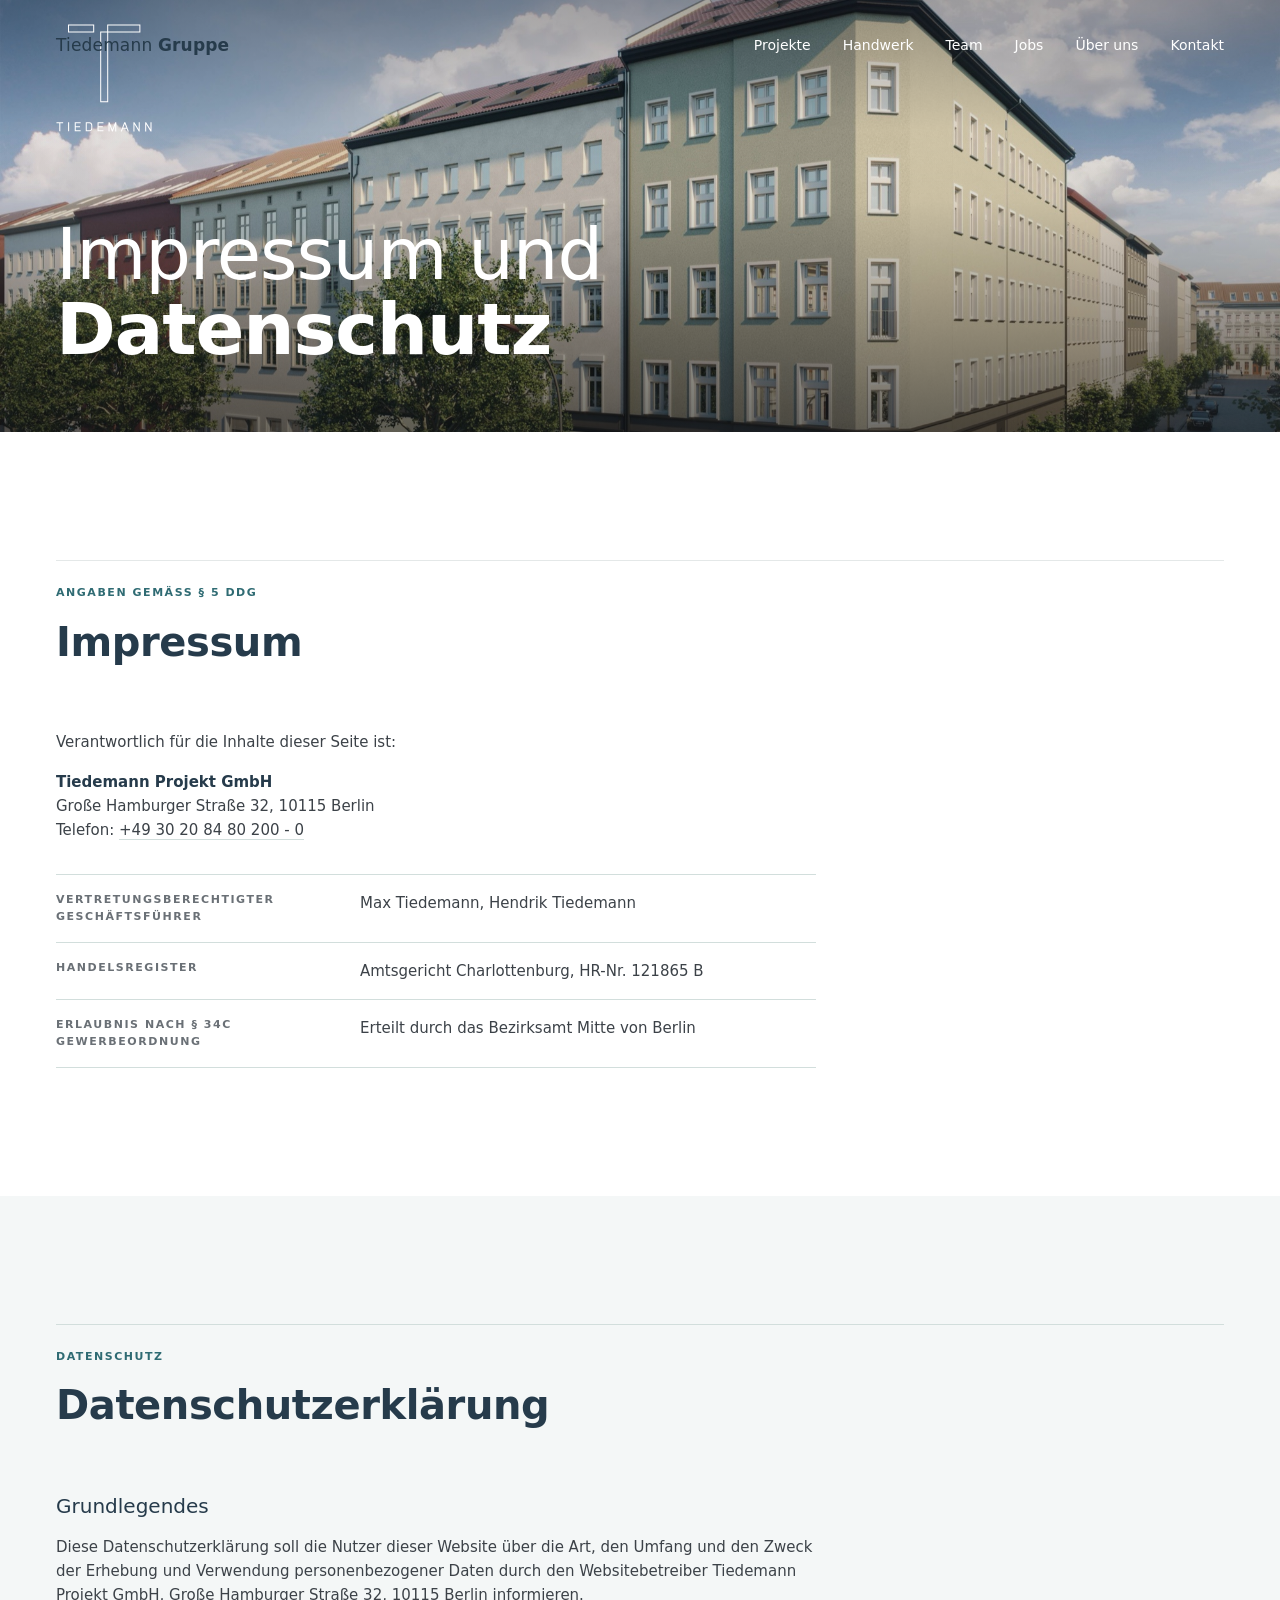
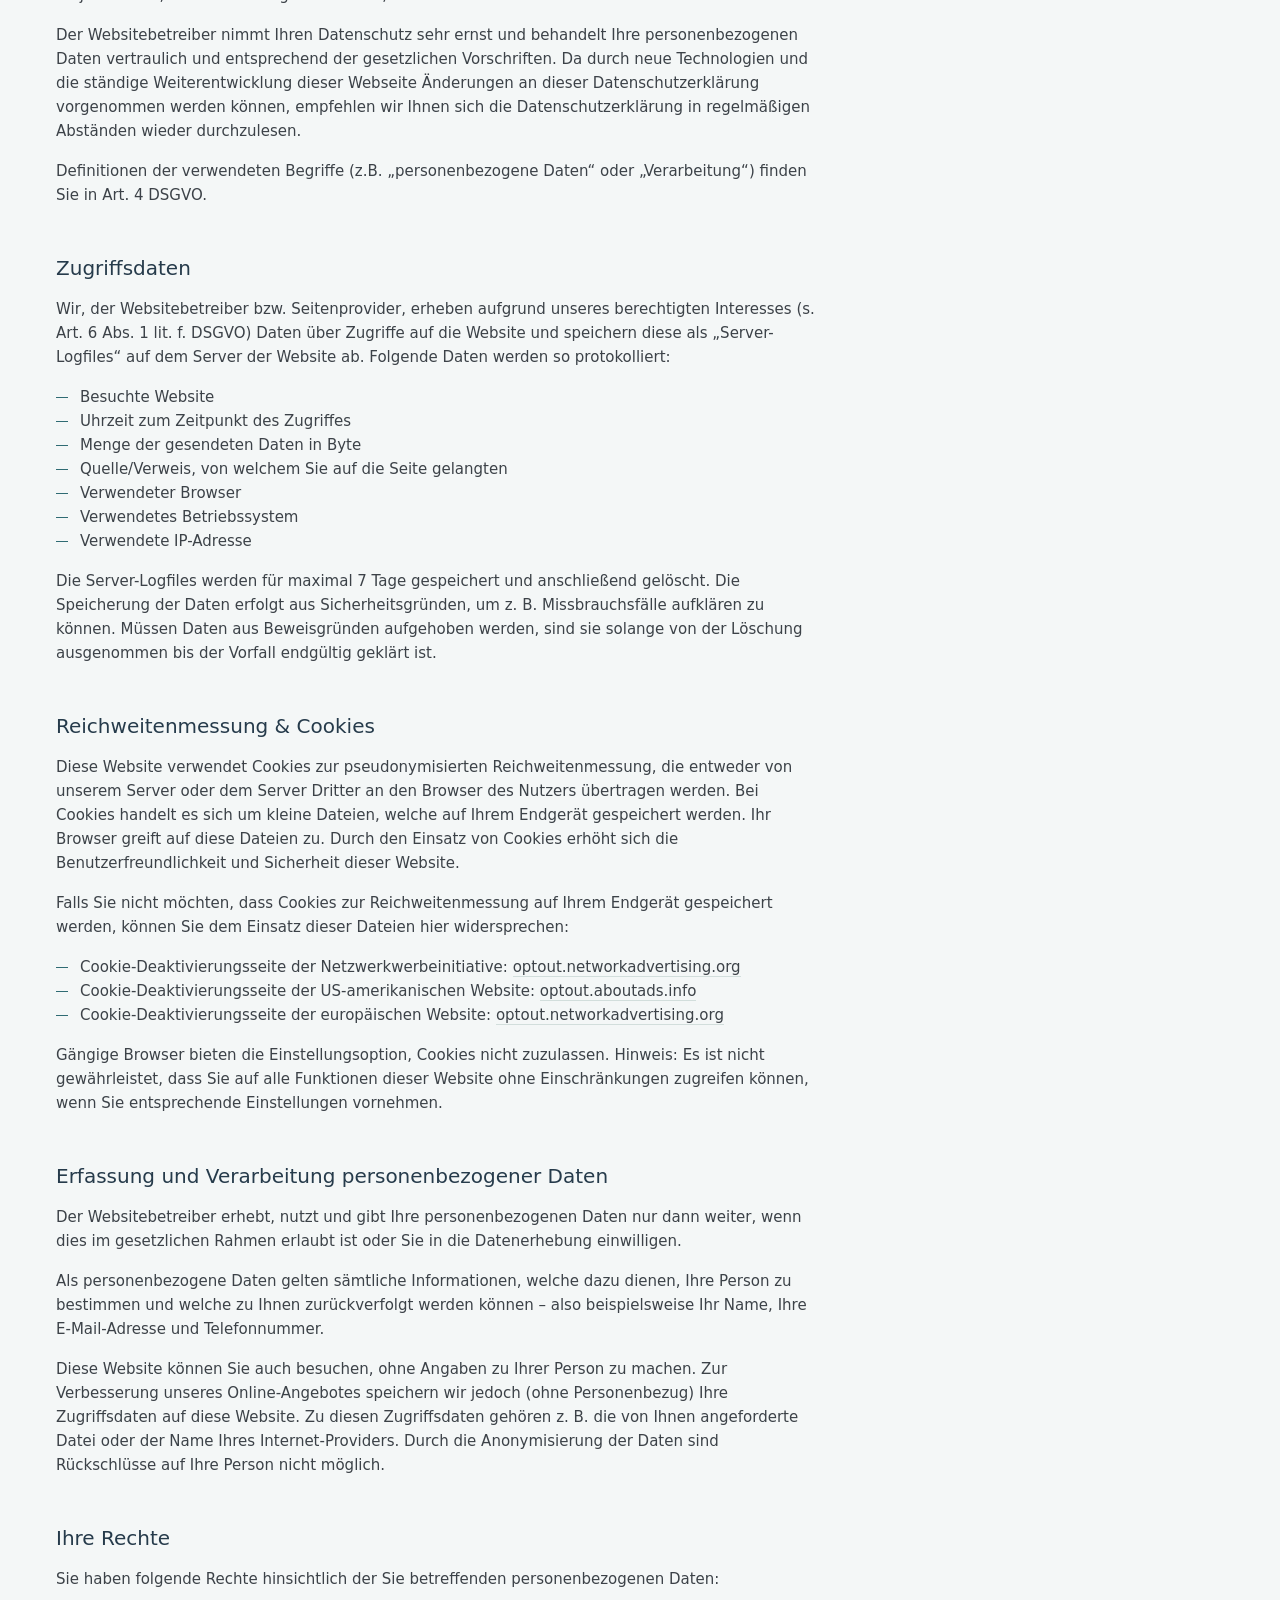
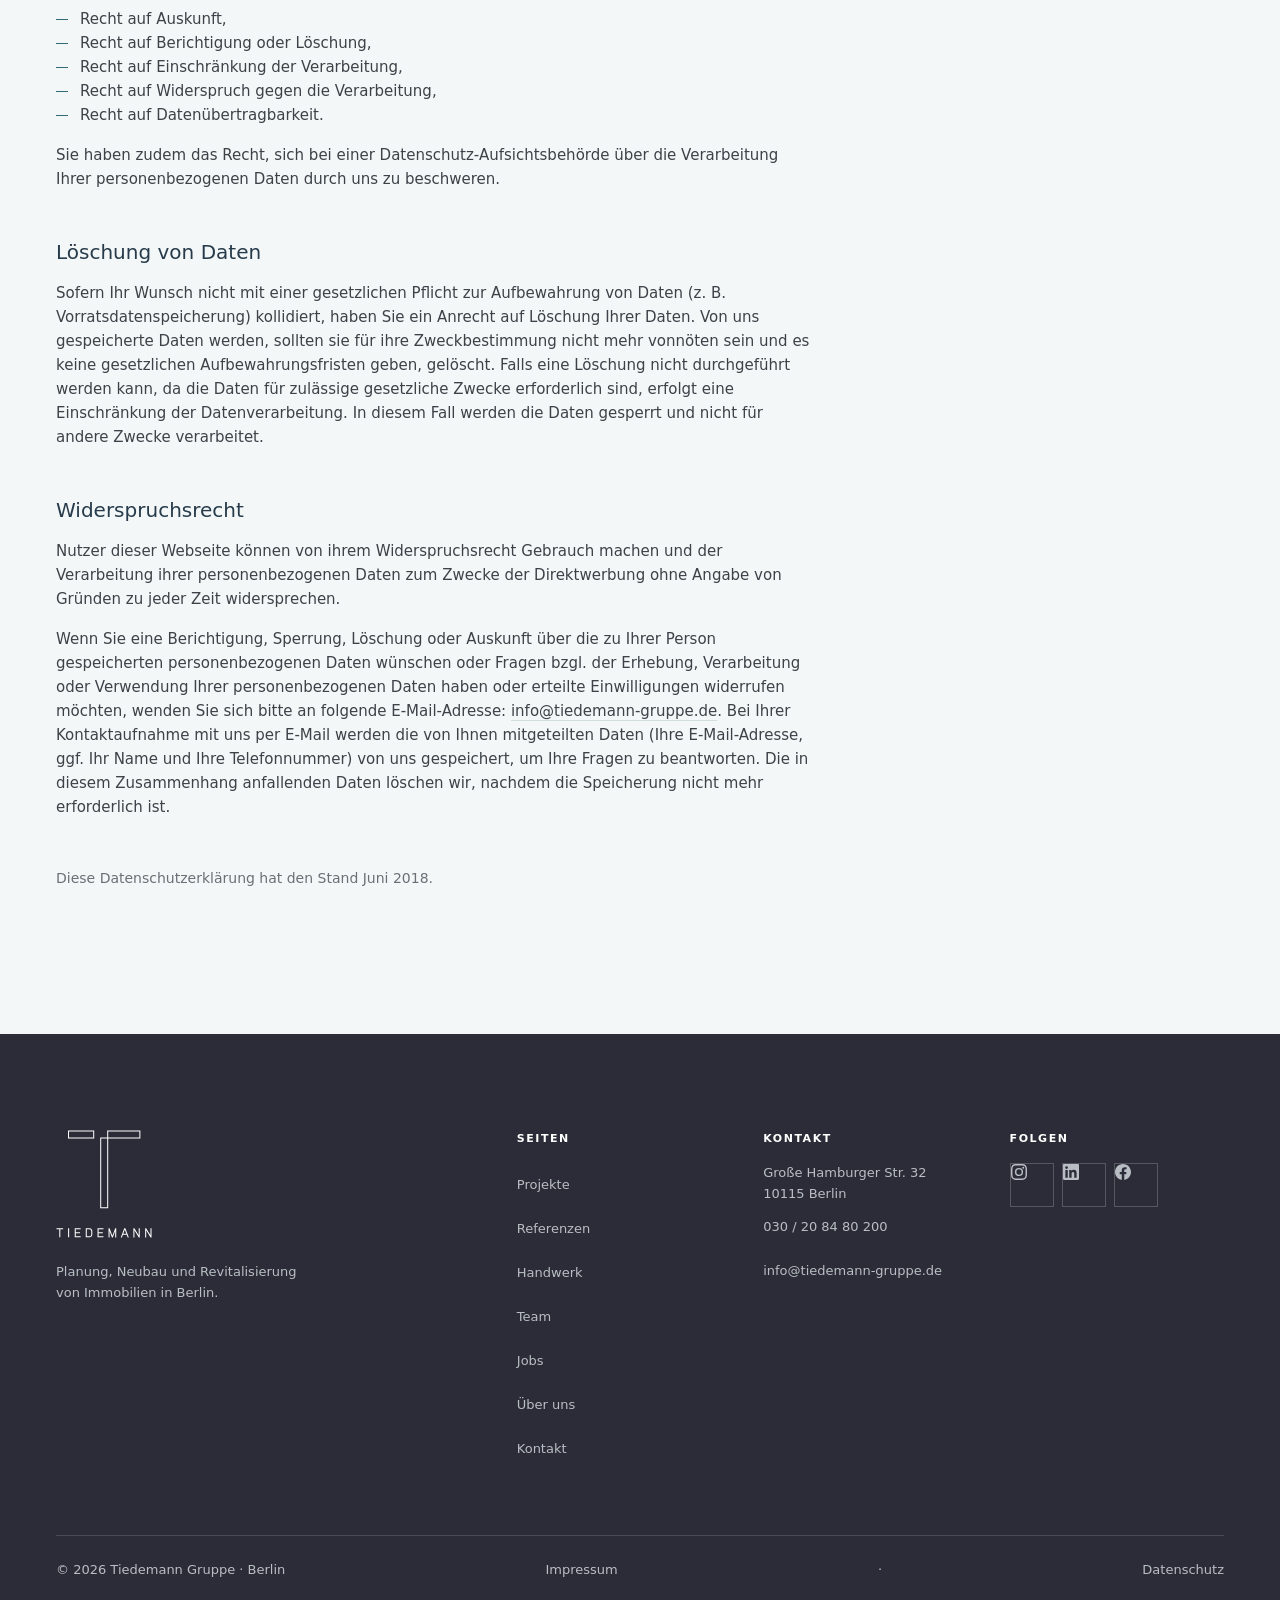
==== impressum.html @ 0a266019 "Team mit sechs Personen, eigene Seite für Impressum und Datenschutz, Projektliste entfernt - Team: H" ====
<!DOCTYPE html>
<html lang="de">
<head>
<meta charset="UTF-8">
<meta name="viewport" content="width=device-width, initial-scale=1">
<title>Impressum und Datenschutz · Tiedemann Gruppe</title>
<meta name="description" content="Impressum und Datenschutzerklärung der Tiedemann Gruppe, Tiedemann Projekt GmbH, Große Hamburger Straße 32, 10115 Berlin."><meta name="robots" content="noindex, follow">
<link rel="stylesheet" href="assets/site.css?v=7">
</head>
<body>
<a class="skip" href="#inhalt">Zum Inhalt springen</a>

<header class="hdr" id="hdr">
  <div class="wrap hdr-in">
    <a class="brand-text" href="index.html" tabindex="-1" aria-hidden="true">Tiedemann&nbsp;<em>Gruppe</em></a>
    <button class="menu-btn" type="button" aria-expanded="false" aria-controls="nav" aria-label="Menü öffnen"><span></span></button>
    <nav class="nav" id="nav" aria-label="Hauptnavigation">
      <a href="index.html#projekte">Projekte</a>
      <a href="index.html#handwerk">Handwerk</a>
      <a href="team.html">Team</a>
      <a href="jobs.html">Jobs</a>
      <a href="index.html#ueber-uns">Über uns</a>
      <a href="index.html#kontakt">Kontakt</a>
    </nav>
  </div>
</header>

<main id="inhalt">

<!-- ===== Hero ===== -->
<section class="hero hero--legal on-photo" id="start" aria-labelledby="t-hero">
  <div class="hero-photo">
    <img src="assets/projekte/brunneneck-strasse.jpg" width="1920" height="1280" style="object-position:50% 40%" fetchpriority="high" alt="">
  </div>
  <div class="hero-logo">
    <div class="wrap"><a href="index.html" aria-label="Tiedemann Gruppe, Startseite"><img src="assets/logos/logo-weiss.svg" alt="Tiedemann Gruppe" width="96" height="108"></a></div>
  </div>
  <div class="hero-content">
    <div class="wrap hero-grid">
      <div>
        <h1 class="display" id="t-hero">Impressum und <em>Datenschutz</em></h1>
      </div>
    </div>
  </div>
</section>

<!-- ===== Impressum ===== -->
<section class="section" id="impressum" aria-labelledby="i-title">
  <div class="wrap legal">
    <div class="sec-head reveal">
      <div>
        <span class="label">Angaben gemäß § 5 DDG</span>
        <h2 class="h1" id="i-title"><em>Impressum</em></h2>
      </div>
    </div>
    <div class="legal-body">
      <p>Verantwortlich für die Inhalte dieser Seite ist:</p>
      <address>
        <strong>Tiedemann Projekt GmbH</strong><br>
        Große Hamburger Straße 32, 10115 Berlin<br>
        Telefon: <a href="tel:+493020848200">+49 30 20 84 80 200 - 0</a>
      </address>
      <dl class="legal-facts">
        <div><dt>Vertretungsberechtigter Geschäftsführer</dt><dd>Max Tiedemann, Hendrik Tiedemann</dd></div>
        <div><dt>Handelsregister</dt><dd>Amtsgericht Charlottenburg, HR-Nr. 121865 B</dd></div>
        <div><dt>Erlaubnis nach § 34c Gewerbeordnung</dt><dd>Erteilt durch das Bezirksamt Mitte von Berlin</dd></div>
      </dl>
    </div>
  </div>
</section>

<!-- ===== Datenschutz ===== -->
<section class="section refs" id="datenschutz" aria-labelledby="d-title">
  <div class="wrap legal">
    <div class="sec-head reveal" style="border-top-color:var(--blue-grey)">
      <div>
        <span class="label">Datenschutz</span>
        <h2 class="h1" id="d-title"><em>Datenschutzerklärung</em></h2>
      </div>
    </div>
    <div class="legal-body hy" lang="de">
      <h3 class="h2">Grundlegendes</h3>
      <p>Diese Datenschutzerklärung soll die Nutzer dieser Website über die Art, den Umfang und den Zweck der Erhebung und Verwendung personenbezogener Daten durch den Websitebetreiber Tiedemann Projekt GmbH, Große Hamburger Straße 32, 10115 Berlin informieren.</p>
      <p>Der Websitebetreiber nimmt Ihren Datenschutz sehr ernst und behandelt Ihre personenbezogenen Daten vertraulich und entsprechend der gesetzlichen Vorschriften. Da durch neue Technologien und die ständige Weiterentwicklung dieser Webseite Änderungen an dieser Datenschutzerklärung vorgenommen werden können, empfehlen wir Ihnen sich die Datenschutzerklärung in regelmäßigen Abständen wieder durchzulesen.</p>
      <p>Definitionen der verwendeten Begriffe (z.B. „personenbezogene Daten“ oder „Verarbeitung“) finden Sie in Art. 4 DSGVO.</p>

      <h3 class="h2">Zugriffsdaten</h3>
      <p>Wir, der Websitebetreiber bzw. Seitenprovider, erheben aufgrund unseres berechtigten Interesses (s. Art. 6 Abs. 1 lit. f. DSGVO) Daten über Zugriffe auf die Website und speichern diese als „Server-Logfiles“ auf dem Server der Website ab. Folgende Daten werden so protokolliert:</p>
      <ul class="legal-list">
        <li>Besuchte Website</li>
        <li>Uhrzeit zum Zeitpunkt des Zugriffes</li>
        <li>Menge der gesendeten Daten in Byte</li>
        <li>Quelle/Verweis, von welchem Sie auf die Seite gelangten</li>
        <li>Verwendeter Browser</li>
        <li>Verwendetes Betriebssystem</li>
        <li>Verwendete IP-Adresse</li>
      </ul>
      <p>Die Server-Logfiles werden für maximal 7 Tage gespeichert und anschließend gelöscht. Die Speicherung der Daten erfolgt aus Sicherheitsgründen, um z. B. Missbrauchsfälle aufklären zu können. Müssen Daten aus Beweisgründen aufgehoben werden, sind sie solange von der Löschung ausgenommen bis der Vorfall endgültig geklärt ist.</p>

      <h3 class="h2">Reichweitenmessung &amp; Cookies</h3>
      <p>Diese Website verwendet Cookies zur pseudonymisierten Reichweitenmessung, die entweder von unserem Server oder dem Server Dritter an den Browser des Nutzers übertragen werden. Bei Cookies handelt es sich um kleine Dateien, welche auf Ihrem Endgerät gespeichert werden. Ihr Browser greift auf diese Dateien zu. Durch den Einsatz von Cookies erhöht sich die Benutzerfreundlichkeit und Sicherheit dieser Website.</p>
      <p>Falls Sie nicht möchten, dass Cookies zur Reichweitenmessung auf Ihrem Endgerät gespeichert werden, können Sie dem Einsatz dieser Dateien hier widersprechen:</p>
      <ul class="legal-list">
        <li>Cookie-Deaktivierungsseite der Netzwerkwerbeinitiative: <a href="http://optout.networkadvertising.org/?c=1#!/" rel="noopener">optout.networkadvertising.org</a></li>
        <li>Cookie-Deaktivierungsseite der US-amerikanischen Website: <a href="http://optout.aboutads.info/?c=2#!/" rel="noopener">optout.aboutads.info</a></li>
        <li>Cookie-Deaktivierungsseite der europäischen Website: <a href="http://optout.networkadvertising.org/?c=1#!/" rel="noopener">optout.networkadvertising.org</a></li>
      </ul>
      <p>Gängige Browser bieten die Einstellungsoption, Cookies nicht zuzulassen. Hinweis: Es ist nicht gewährleistet, dass Sie auf alle Funktionen dieser Website ohne Einschränkungen zugreifen können, wenn Sie entsprechende Einstellungen vornehmen.</p>

      <h3 class="h2">Erfassung und Verarbeitung personenbezogener Daten</h3>
      <p>Der Websitebetreiber erhebt, nutzt und gibt Ihre personenbezogenen Daten nur dann weiter, wenn dies im gesetzlichen Rahmen erlaubt ist oder Sie in die Datenerhebung einwilligen.</p>
      <p>Als personenbezogene Daten gelten sämtliche Informationen, welche dazu dienen, Ihre Person zu bestimmen und welche zu Ihnen zurückverfolgt werden können – also beispielsweise Ihr Name, Ihre E-Mail-Adresse und Telefonnummer.</p>
      <p>Diese Website können Sie auch besuchen, ohne Angaben zu Ihrer Person zu machen. Zur Verbesserung unseres Online-Angebotes speichern wir jedoch (ohne Personenbezug) Ihre Zugriffsdaten auf diese Website. Zu diesen Zugriffsdaten gehören z. B. die von Ihnen angeforderte Datei oder der Name Ihres Internet-Providers. Durch die Anonymisierung der Daten sind Rückschlüsse auf Ihre Person nicht möglich.</p>

      <h3 class="h2">Ihre Rechte</h3>
      <p>Sie haben folgende Rechte hinsichtlich der Sie betreffenden personenbezogenen Daten:</p>
      <ul class="legal-list">
        <li>Recht auf Auskunft,</li>
        <li>Recht auf Berichtigung oder Löschung,</li>
        <li>Recht auf Einschränkung der Verarbeitung,</li>
        <li>Recht auf Widerspruch gegen die Verarbeitung,</li>
        <li>Recht auf Datenübertragbarkeit.</li>
      </ul>
      <p>Sie haben zudem das Recht, sich bei einer Datenschutz-Aufsichtsbehörde über die Verarbeitung Ihrer personenbezogenen Daten durch uns zu beschweren.</p>

      <h3 class="h2">Löschung von Daten</h3>
      <p>Sofern Ihr Wunsch nicht mit einer gesetzlichen Pflicht zur Aufbewahrung von Daten (z. B. Vorratsdatenspeicherung) kollidiert, haben Sie ein Anrecht auf Löschung Ihrer Daten. Von uns gespeicherte Daten werden, sollten sie für ihre Zweckbestimmung nicht mehr vonnöten sein und es keine gesetzlichen Aufbewahrungsfristen geben, gelöscht. Falls eine Löschung nicht durchgeführt werden kann, da die Daten für zulässige gesetzliche Zwecke erforderlich sind, erfolgt eine Einschränkung der Datenverarbeitung. In diesem Fall werden die Daten gesperrt und nicht für andere Zwecke verarbeitet.</p>

      <h3 class="h2">Widerspruchsrecht</h3>
      <p>Nutzer dieser Webseite können von ihrem Widerspruchsrecht Gebrauch machen und der Verarbeitung ihrer personenbezogenen Daten zum Zwecke der Direktwerbung ohne Angabe von Gründen zu jeder Zeit widersprechen.</p>
      <p>Wenn Sie eine Berichtigung, Sperrung, Löschung oder Auskunft über die zu Ihrer Person gespeicherten personenbezogenen Daten wünschen oder Fragen bzgl. der Erhebung, Verarbeitung oder Verwendung Ihrer personenbezogenen Daten haben oder erteilte Einwilligungen widerrufen möchten, wenden Sie sich bitte an folgende E-Mail-Adresse: <a href="mailto:info@tiedemann-gruppe.de">info@tiedemann-gruppe.de</a>. Bei Ihrer Kontaktaufnahme mit uns per E-Mail werden die von Ihnen mitgeteilten Daten (Ihre E-Mail-Adresse, ggf. Ihr Name und Ihre Telefonnummer) von uns gespeichert, um Ihre Fragen zu beantworten. Die in diesem Zusammenhang anfallenden Daten löschen wir, nachdem die Speicherung nicht mehr erforderlich ist.</p>

      <p class="legal-date">Diese Datenschutzerklärung hat den Stand Juni 2018.</p>
    </div>
  </div>
</section>

</main>

<footer class="footer">
  <div class="wrap">
    <div class="footer-grid">
      <div>
        <a class="footer-logo" href="index.html" aria-label="Tiedemann Gruppe, Startseite"><img src="assets/logos/logo-weiss.svg" alt="Tiedemann Gruppe" width="96" height="108"></a>
        <p class="footer-claim">Planung, Neubau und Revitalisierung von Immobilien in Berlin.</p>
      </div>
      <nav aria-label="Seiten">
        <h2>Seiten</h2>
        <ul>
          <li><a href="index.html#projekte">Projekte</a></li>
          <li><a href="index.html#referenzen">Referenzen</a></li>
          <li><a href="index.html#handwerk">Handwerk</a></li>
          <li><a href="team.html">Team</a></li>
          <li><a href="jobs.html">Jobs</a></li>
          <li><a href="index.html#ueber-uns">Über uns</a></li>
          <li><a href="index.html#kontakt">Kontakt</a></li>
        </ul>
      </nav>
      <div>
        <h2>Kontakt</h2>
        <address>Große Hamburger Str. 32<br>10115 Berlin<br><a href="tel:+493020848200">030 / 20 84 80 200</a><br><a href="mailto:info@tiedemann-gruppe.de">info@tiedemann-gruppe.de</a></address>
      </div>
      <div>
        <h2>Folgen</h2>
        <div class="social">
          <a href="https://www.instagram.com/tiedemann_gruppe/" rel="noopener" aria-label="Instagram"><svg viewBox="0 0 24 24" aria-hidden="true"><path d="M12 2.163c3.204 0 3.584.012 4.85.07 3.252.148 4.771 1.691 4.919 4.919.058 1.265.069 1.645.069 4.849 0 3.205-.012 3.584-.069 4.849-.149 3.225-1.664 4.771-4.919 4.919-1.266.058-1.644.07-4.85.07-3.204 0-3.584-.012-4.849-.07-3.26-.149-4.771-1.699-4.919-4.92-.058-1.265-.07-1.644-.07-4.849 0-3.204.013-3.583.07-4.849.149-3.227 1.664-4.771 4.919-4.919 1.266-.057 1.645-.069 4.849-.069zM12 0C8.741 0 8.333.014 7.053.072 2.695.272.273 2.69.073 7.052.014 8.333 0 8.741 0 12c0 3.259.014 3.668.072 4.948.2 4.358 2.618 6.78 6.98 6.98C8.333 23.986 8.741 24 12 24c3.259 0 3.668-.014 4.948-.072 4.354-.2 6.782-2.618 6.979-6.98.059-1.28.073-1.689.073-4.948 0-3.259-.014-3.667-.072-4.947-.196-4.354-2.617-6.78-6.979-6.98C15.668.014 15.259 0 12 0zm0 5.838a6.162 6.162 0 100 12.324 6.162 6.162 0 000-12.324zM12 16a4 4 0 110-8 4 4 0 010 8zm6.406-11.845a1.44 1.44 0 100 2.881 1.44 1.44 0 000-2.881z"/></svg></a>
          <a href="https://www.linkedin.com/company/tiedemann-gruppe/" rel="noopener" aria-label="LinkedIn"><svg viewBox="0 0 24 24" aria-hidden="true"><path d="M20.447 20.452h-3.554v-5.569c0-1.328-.027-3.037-1.852-3.037-1.853 0-2.136 1.445-2.136 2.939v5.667H9.351V9h3.414v1.561h.046c.477-.9 1.637-1.85 3.37-1.85 3.601 0 4.267 2.37 4.267 5.455v6.286zM5.337 7.433a2.062 2.062 0 01-2.063-2.065 2.064 2.064 0 112.063 2.065zm1.782 13.019H3.555V9h3.564v11.452zM22.225 0H1.771C.792 0 0 .774 0 1.729v20.542C0 23.227.792 24 1.771 24h20.451C23.2 24 24 23.227 24 22.271V1.729C24 .774 23.2 0 22.222 0h.003z"/></svg></a>
          <a href="https://www.facebook.com/tiedemanngruppe" rel="noopener" aria-label="Facebook"><svg viewBox="0 0 24 24" aria-hidden="true"><path d="M24 12.073c0-6.627-5.373-12-12-12s-12 5.373-12 12c0 5.99 4.388 10.954 10.125 11.854v-8.385H7.078v-3.47h3.047V9.43c0-3.007 1.792-4.669 4.533-4.669 1.312 0 2.686.235 2.686.235v2.953H15.83c-1.491 0-1.956.925-1.956 1.874v2.25h3.328l-.532 3.47h-2.796v8.385C19.612 23.027 24 18.062 24 12.073z"/></svg></a>
        </div>
      </div>
    </div>
    <div class="footer-bottom">
      <span>© 2026 Tiedemann Gruppe · Berlin</span>
      <a href="impressum.html">Impressum</a> · <a href="impressum.html#datenschutz">Datenschutz</a>
    </div>
  </div>
</footer>

<script src="assets/site.js?v=7"></script>
</body>
</html>
---- assets/site.css ----
/* Tiedemann Gruppe · gemeinsame Styles für index.html, team.html, jobs.html, impressum.html */
/* ===== Tokens · Tiedemann Design System ===== */
:root{
  --primary:#263b4b; --secondary:#2b2c37;
  --accent:#2f6b73; --accent-tint:#e1edee;
  --white:#ffffff; --subtle:#f4f7f7; --grey:#e9e9e9; --blue-grey:#d2dedc;
  --text:#3c4248; --muted:#6a7076; --line:#e4e8e8;
  --font:'Segoe UI', system-ui, -apple-system, 'Helvetica Neue', Arial, sans-serif;
  --s1:8px; --s2:16px; --s3:24px; --s4:32px; --s5:48px; --s6:64px; --s7:96px; --s8:128px;
  --max:1280px; --gutter:16px; --ctl:44px; --bar:64px;
}
@media (min-width:768px){ :root{ --gutter:40px; } }
@media (min-width:1200px){ :root{ --gutter:56px; } }

*,*::before,*::after{ box-sizing:border-box; margin:0; padding:0; border-radius:0; }
html{ scroll-behavior:smooth; scroll-padding-top:var(--bar); -webkit-text-size-adjust:100%; }
body{ font-family:var(--font); font-size:15px; line-height:1.6; font-weight:400; color:var(--text); background:var(--white); -webkit-font-smoothing:antialiased; overflow-x:hidden; }
body.no-scroll{ overflow:hidden; }
img{ display:block; max-width:100%; height:auto; }
a{ color:inherit; }
ul,ol{ list-style:none; }
button{ font:inherit; color:inherit; background:none; border:0; cursor:pointer; }
em{ font-style:normal; font-weight:600; }
address{ font-style:normal; }
:focus-visible{ outline:2px solid var(--accent); outline-offset:3px; }
.on-photo :focus-visible,.footer :focus-visible{ outline-color:var(--white); }
.skip{ position:absolute; left:var(--s2); top:-80px; z-index:300; background:var(--white); color:var(--primary); padding:var(--s1) var(--s2); font-size:14px; font-weight:600; text-decoration:none; border:1px solid var(--primary); }
.skip:focus{ top:var(--s2); }
.sr-only{ position:absolute; width:1px; height:1px; overflow:hidden; clip:rect(0 0 0 0); white-space:nowrap; }

.wrap{ width:100%; max-width:calc(var(--max) + 2 * var(--gutter)); margin:0 auto; padding:0 var(--gutter); }
.section{ padding:var(--s7) 0; }
@media (min-width:1024px){ .section{ padding:var(--s8) 0; } }

/* ===== Typography ===== */
.label{ display:block; font-size:11px; line-height:1.5; font-weight:600; letter-spacing:.14em; text-transform:uppercase; color:var(--accent); }
.display{ font-size:40px; line-height:1.05; font-weight:300; color:var(--primary); letter-spacing:-.015em; }
.h1{ font-size:28px; line-height:1.2; font-weight:300; color:var(--primary); letter-spacing:-.01em; }
.h2{ font-size:20px; line-height:1.3; font-weight:300; color:var(--primary); }
@media (min-width:768px){ .display{ font-size:56px; } .h1{ font-size:34px; } }
@media (min-width:1200px){ .display{ font-size:72px; } .h1{ font-size:40px; } }
.lead{ font-size:17px; line-height:1.6; }
.small{ font-size:13px; line-height:1.5; color:var(--muted); }
p + p{ margin-top:var(--s2); }

/* Links */
.link{ display:inline-flex; align-items:center; gap:var(--s1); min-height:var(--ctl); font-size:14px; font-weight:600; color:var(--primary); text-decoration:none; }
.link span{ border-bottom:1px solid var(--blue-grey); padding-bottom:2px; transition:border-color .2s; }
.link:hover span{ border-bottom-color:var(--accent); }
.arrow{ width:16px; height:10px; flex:none; transition:transform .2s; }
.link:hover .arrow,.btn:hover .arrow{ transform:translateX(4px); }
.btn{ display:inline-flex; align-items:center; justify-content:center; gap:var(--s1); min-height:48px; padding:0 var(--s3); font-size:14px; font-weight:600; line-height:1.2; text-decoration:none; border:1px solid transparent; transition:background-color .2s, color .2s, border-color .2s; }
.btn--accent{ background:var(--accent); color:var(--white); }
.btn--accent:hover{ background:#21525a; }

/* ===== Header ===== */
.hdr{ position:fixed; top:0; left:0; right:0; z-index:100; color:var(--white); transition:background-color .3s, color .3s, border-color .3s; border-bottom:1px solid transparent; }
.hdr-in{ display:flex; align-items:center; justify-content:flex-end; gap:var(--s3); min-height:var(--bar); padding-top:var(--s3); transition:padding .3s; }
.brand-text{ margin-right:auto; display:inline-flex; align-items:center; min-height:var(--ctl); font-size:17px; font-weight:300; letter-spacing:.01em; text-decoration:none; color:var(--primary); opacity:0; visibility:hidden; transition:opacity .3s, visibility .3s; }
.nav{ display:flex; align-items:center; gap:var(--s4); }
.nav a{ display:inline-flex; align-items:center; min-height:var(--ctl); font-size:14px; font-weight:400; text-decoration:none; border-bottom:1px solid transparent; transition:border-color .2s; }
.nav a:hover,.nav a[aria-current="true"],.nav a[aria-current="page"]{ border-bottom-color:currentColor; }
.hdr{ pointer-events:none; }
.hdr .menu-btn,.hdr .nav,.hdr.solid,.hdr.menu-open{ pointer-events:auto; }
.hdr.solid{ background:var(--white); color:var(--primary); border-bottom-color:var(--line); }
.hdr.solid .hdr-in{ padding-top:0; }
.hdr.solid .brand-text{ opacity:1; visibility:visible; }
.hdr.solid .nav a:hover{ border-bottom-color:var(--accent); }
.menu-btn{ display:none; width:var(--ctl); height:var(--ctl); align-items:center; justify-content:center; }
.menu-btn span{ display:block; width:22px; height:1px; background:currentColor; position:relative; }
.menu-btn span::before,.menu-btn span::after{ content:""; position:absolute; left:0; width:22px; height:1px; background:currentColor; transition:transform .2s; }
.menu-btn span::before{ top:-7px; } .menu-btn span::after{ top:7px; }
.menu-btn[aria-expanded="true"] span{ background:transparent; }
.menu-btn[aria-expanded="true"] span::before{ transform:translateY(7px) rotate(45deg); }
.menu-btn[aria-expanded="true"] span::after{ transform:translateY(-7px) rotate(-45deg); }
@media (max-width:899px){
  .menu-btn{ display:inline-flex; }
  .nav{ display:none; position:fixed; top:var(--bar); left:0; right:0; bottom:0; flex-direction:column; align-items:stretch; gap:0; background:var(--white); padding:var(--s3) var(--gutter); overflow-y:auto; }
  .nav a{ min-height:64px; font-size:28px; font-weight:300; color:var(--primary); border-bottom:1px solid var(--line); }
  .nav a:hover{ border-bottom-color:var(--line); color:var(--accent); }
  .hdr.menu-open{ background:var(--white); color:var(--primary); border-bottom-color:var(--line); }
  .hdr.menu-open .hdr-in{ padding-top:0; }
  .hdr.menu-open .brand-text{ opacity:1; visibility:visible; }
  .hdr.menu-open .nav{ display:flex; }
}

/* ===== Hero slider ===== */
.hero{ position:relative; height:100vh; height:100svh; min-height:560px; max-height:1080px; overflow:hidden; background:var(--grey); color:var(--white); }
.slides{ position:absolute; inset:0; }
.slide{ position:absolute; inset:0; opacity:0; visibility:hidden; transition:opacity 1.2s ease, visibility 0s linear 1.2s; }
.slide.is-active{ opacity:1; visibility:visible; transition:opacity 1.2s ease, visibility 0s; }
.slide img{ width:100%; height:100%; object-fit:cover; transform:scale(1.04); transition:transform 7s ease-out; }
.slide.is-active img{ transform:scale(1); }
/* minimal legibility scrims */
.hero::before,.hero::after{ content:""; position:absolute; left:0; right:0; z-index:1; pointer-events:none; }
.hero::before{ top:0; height:200px; background:linear-gradient(rgba(20,24,28,.38), rgba(20,24,28,0)); }
.hero::after{ bottom:0; height:70%; background:linear-gradient(rgba(20,24,28,0), rgba(20,24,28,.62)); }
.hero-logo{ position:absolute; z-index:3; top:var(--s3); left:0; right:0; pointer-events:none; }
.hero-logo a{ display:inline-block; pointer-events:auto; }
.hero-logo img{ width:96px; height:108px; } /* Mindestgröße mit Wortmarke */
.hero-content{ position:absolute; z-index:2; left:0; right:0; bottom:0; padding-bottom:var(--s4); }
.hero-grid{ display:grid; gap:var(--s4); align-items:end; }
.hero h1{ color:var(--white); max-width:13ch; }
.hero-lead{ margin-top:var(--s2); font-size:17px; max-width:44ch; color:rgba(255,255,255,.88); }
.hero-side{ display:grid; gap:var(--s2); }
.cap{ min-height:64px; position:relative; }
.cap-item{ position:absolute; inset:0 0 auto 0; opacity:0; visibility:hidden; transition:opacity .6s, visibility 0s linear .6s; }
.cap-item.is-active{ position:relative; opacity:1; visibility:visible; transition:opacity .6s .3s, visibility 0s; }
.cap-item a{ display:inline-flex; flex-direction:column; text-decoration:none; color:var(--white); padding:var(--s1) 0; }
.cap-item .label{ color:rgba(255,255,255,.8); }
.cap-item strong{ font-size:20px; line-height:1.3; font-weight:300; }
.cap-item strong em{ font-weight:600; }
.cap-item a:hover strong{ text-decoration:underline; text-decoration-thickness:1px; text-underline-offset:4px; }
.ctrl{ display:flex; align-items:center; gap:var(--s2); }
.count{ font-size:13px; font-variant-numeric:tabular-nums; letter-spacing:.06em; min-width:56px; }
.count b{ font-weight:600; }
.progress{ flex:1; height:1px; background:rgba(255,255,255,.35); position:relative; min-width:80px; }
.progress i{ position:absolute; left:0; top:-1px; height:3px; width:100%; background:var(--white); transform-origin:left; transform:scaleX(0); }
.ctrl-btns{ display:flex; }
.ctrl button{ width:var(--ctl); height:var(--ctl); display:inline-flex; align-items:center; justify-content:center; border:1px solid rgba(255,255,255,.45); color:var(--white); transition:background-color .2s, border-color .2s; }
.ctrl button + button{ border-left:0; }
.ctrl button:hover{ background:rgba(255,255,255,.14); border-color:var(--white); }
.ctrl svg{ width:16px; height:16px; }
.icon-play{ display:none; }
.is-paused .icon-play{ display:block; } .is-paused .icon-pause{ display:none; }
@media (min-width:900px){
  .hero-content{ padding-bottom:var(--s6); }
  .hero-grid{ grid-template-columns:7fr 4fr; gap:var(--s6); }
}

/* ===== Intro ===== */
.intro-grid{ display:grid; gap:var(--s5); }
.intro-statement{ max-width:22ch; }
.intro-body{ max-width:60ch; }
.intro-body .lead{ color:var(--text); }
.figures{ margin-top:var(--s5); display:grid; grid-template-columns:repeat(3,1fr); border-top:1px solid var(--line); }
.figures div{ padding:var(--s3) var(--s2) 0 0; }
.figures div + div{ padding-left:var(--s2); border-left:1px solid var(--line); }
.figures dt{ font-size:11px; font-weight:600; letter-spacing:.14em; text-transform:uppercase; color:var(--muted); margin-bottom:var(--s1); }
.figures dd{ font-size:20px; line-height:1.3; font-weight:300; color:var(--primary); }
@media (min-width:1024px){
  .intro-grid{ grid-template-columns:repeat(12,1fr); gap:var(--s4); }
  .intro-head{ grid-column:1 / span 6; }
  .intro-body{ grid-column:8 / span 5; padding-top:var(--s1); }
}
@media (min-width:1024px){ .figures dd{ font-size:28px; } }

/* ===== Section heads ===== */
.sec-head{ display:grid; gap:var(--s2); margin-bottom:var(--s6); padding-top:var(--s3); border-top:1px solid var(--line); }
@media (min-width:900px){ .sec-head{ grid-template-columns:1fr 1fr; align-items:end; gap:var(--s4); } .sec-head .lead{ justify-self:end; max-width:46ch; } }
.sec-head .label{ margin-bottom:var(--s2); }
.sec-head .lead{ color:var(--muted); }

/* ===== Current projects ===== */
.feature{ display:grid; gap:var(--s4); }
.feature + .feature{ margin-top:var(--s8); }
.feature-media{ position:relative; display:block; overflow:hidden; background:var(--grey); }
.feature-media img{ width:100%; aspect-ratio:3/2; object-fit:cover; transition:transform .8s ease; }
.feature-media:hover img{ transform:scale(1.02); }
.tag{ position:absolute; left:0; top:0; background:var(--white); color:var(--primary); font-size:11px; font-weight:600; letter-spacing:.14em; text-transform:uppercase; padding:var(--s1) var(--s2); }
.feature-text .label{ margin-bottom:var(--s2); }
.feature-text .h1{ margin-bottom:var(--s1); }
.addr{ font-size:13px; color:var(--muted); }
.feature-text > p.desc{ margin-top:var(--s3); }
.kv{ margin-top:var(--s3); border-top:1px solid var(--line); }
.kv div{ display:grid; grid-template-columns:120px 1fr; gap:var(--s2); padding:12px 0; border-bottom:1px solid var(--line); }
.kv dt{ font-size:11px; font-weight:600; letter-spacing:.14em; text-transform:uppercase; color:var(--muted); padding-top:3px; }
.kv dd{ font-size:15px; color:var(--text); }
.kv dd em{ color:var(--primary); }
.links{ margin-top:var(--s3); display:flex; flex-wrap:wrap; column-gap:var(--s3); }
.gallery{ display:grid; gap:var(--s1); grid-template-columns:repeat(2,1fr); }
.gallery--3{ grid-template-columns:repeat(3,1fr); }
.g-item{ display:block; width:100%; overflow:hidden; background:var(--grey); position:relative; }
.g-item img{ width:100%; aspect-ratio:4/3; object-fit:cover; transition:transform .6s ease, opacity .3s; }
.gallery--3 .g-item img{ aspect-ratio:4/5; }
.g-item:hover img{ transform:scale(1.03); }
.gallery-cap{ grid-column:1 / -1; font-size:13px; color:var(--muted); padding-top:var(--s1); }
@media (min-width:768px){ .gallery{ grid-template-columns:repeat(4,1fr); gap:var(--s2); } .gallery--3{ grid-template-columns:repeat(3,1fr); } }
@media (min-width:1024px){
  .feature{ grid-template-columns:repeat(12,1fr); gap:var(--s5) var(--s4); align-items:start; }
  .feature-media{ grid-column:1 / span 7; }
  .feature-text{ grid-column:9 / span 4; }
  .feature .gallery{ grid-column:1 / -1; }
  .feature--rev .feature-media{ grid-column:6 / span 7; grid-row:1; }
  .feature--rev .feature-text{ grid-column:1 / span 4; grid-row:1; }
  .feature--rev .gallery{ grid-column:6 / span 7; }
}

/* ===== Full-bleed band ===== */
.band{ position:relative; height:56vh; min-height:320px; max-height:720px; overflow:hidden; background:var(--grey); }
.band img{ width:100%; height:100%; object-fit:cover; object-position:50% 40%; }
.band figcaption{ position:absolute; right:0; bottom:0; background:var(--white); color:var(--muted); font-size:13px; padding:var(--s1) var(--s2); }

/* ===== References ===== */
.refs{ background:var(--subtle); }
.ref-grid{ display:grid; gap:var(--s5) var(--s3); }
@media (min-width:640px){ .ref-grid{ grid-template-columns:repeat(2,1fr); } }
@media (min-width:1024px){ .ref-grid{ grid-template-columns:repeat(3,1fr); gap:var(--s4); } }
.ref .g-item img{ aspect-ratio:4/3; }
.ref-meta{ display:flex; justify-content:space-between; gap:var(--s2); padding:var(--s2) 0 var(--s1); margin-top:var(--s2); border-top:1px solid var(--blue-grey); }
.ref-meta .label{ color:var(--muted); }
.ref-meta .label.year{ color:var(--accent); }
.ref h3{ margin-bottom:var(--s1); }
.ref p{ font-size:15px; max-width:40ch; }
.ref .credit{ display:block; margin-top:var(--s1); font-size:13px; color:var(--muted); }

/* ===== About ===== */
.about-grid{ display:grid; gap:var(--s5); }
.about-fig img{ width:100%; aspect-ratio:4/5; object-fit:cover; object-position:50% 60%; background:var(--grey); }
.about-fig figcaption,.cap-note{ font-size:13px; color:var(--muted); padding-top:var(--s1); }
.about-text .h1{ margin:var(--s2) 0 var(--s5); max-width:16ch; }
.pillars{ display:grid; gap:var(--s5); }
.pillar{ border-top:1px solid var(--line); padding-top:var(--s3); }
.pillar .num{ display:block; font-size:11px; font-weight:600; letter-spacing:.14em; color:var(--accent); margin-bottom:var(--s2); }
.pillar h3{ margin-bottom:var(--s1); }
@media (min-width:768px){ .pillars{ grid-template-columns:1fr 1fr; gap:var(--s5) var(--s4); } }
@media (min-width:1024px){
  .about-grid{ grid-template-columns:repeat(12,1fr); gap:var(--s4); align-items:start; }
  .about-fig{ grid-column:1 / span 4; position:sticky; top:calc(var(--bar) + var(--s4)); }
  .about-text{ grid-column:6 / span 7; }
}

/* ===== Contact ===== */
.contact{ background:var(--subtle); border-top:1px solid var(--line); }
.contact-grid{ display:grid; gap:var(--s5); }
.contact-head .h1{ margin:var(--s2) 0 var(--s3); }
.contact-head .lead{ max-width:46ch; }
.contact-head .btn{ margin-top:var(--s4); }
.contact-list{ display:grid; gap:0; border-top:1px solid var(--blue-grey); }
.contact-list > div{ display:grid; gap:var(--s1); padding:var(--s3) 0; border-bottom:1px solid var(--blue-grey); }
.contact-list dt{ font-size:11px; font-weight:600; letter-spacing:.14em; text-transform:uppercase; color:var(--muted); }
.contact-list dd{ font-size:17px; color:var(--primary); font-weight:300; }
.contact-list dd a{ display:inline-flex; align-items:center; min-height:var(--ctl); text-decoration:none; border-bottom:1px solid transparent; margin-right:var(--s3); }
.contact-list dd a:hover{ border-bottom-color:var(--accent); }
@media (min-width:640px){ .contact-list > div{ grid-template-columns:160px 1fr; gap:var(--s3); align-items:baseline; } }
@media (min-width:1024px){ .contact-grid{ grid-template-columns:repeat(12,1fr); gap:var(--s4); } .contact-head{ grid-column:1 / span 5; } .contact-list{ grid-column:7 / span 6; } }

/* ===== Footer ===== */
.footer{ background:var(--secondary); color:#b9bec4; padding:var(--s7) 0 var(--s4); font-size:13px; }
.footer-grid{ display:grid; gap:var(--s5); }
@media (min-width:768px){ .footer-grid{ grid-template-columns:2fr 1fr 1fr 1fr; gap:var(--s4); } }
.footer-logo img{ width:96px; height:108px; }
.footer-claim{ margin-top:var(--s3); max-width:30ch; }
.footer h2{ font-size:11px; font-weight:600; letter-spacing:.14em; text-transform:uppercase; color:var(--white); margin-bottom:var(--s2); }
.footer a{ color:#b9bec4; text-decoration:none; transition:color .2s; }
.footer a:hover{ color:var(--white); }
.footer li a,.footer address a{ display:inline-flex; align-items:center; min-height:var(--ctl); }
.footer address{ line-height:1.6; }
.social{ display:flex; gap:var(--s1); }
.social a{ width:var(--ctl); height:var(--ctl); justify-content:center; border:1px solid rgba(255,255,255,.2); }
.social a:hover{ border-color:var(--white); }
.social svg{ width:16px; height:16px; fill:currentColor; }
.footer-bottom{ margin-top:var(--s6); padding-top:var(--s3); border-top:1px solid rgba(255,255,255,.14); display:flex; flex-wrap:wrap; justify-content:space-between; gap:var(--s2); align-items:center; }

/* ===== Lightbox ===== */
.lb{ position:fixed; inset:0; width:100%; height:100%; max-width:none; max-height:none; border:0; padding:0; background:rgba(255,255,255,.98); color:var(--primary); }
.lb::backdrop{ background:rgba(255,255,255,.9); }
.lb[open]{ display:grid; grid-template-rows:var(--bar) 1fr auto; }
.lb-top{ display:flex; align-items:center; justify-content:space-between; padding:0 var(--gutter); border-bottom:1px solid var(--line); }
.lb-count{ font-size:13px; font-variant-numeric:tabular-nums; letter-spacing:.06em; color:var(--muted); }
.lb-stage{ position:relative; display:flex; align-items:center; justify-content:center; padding:var(--s3) var(--gutter); min-height:0; }
.lb-stage img{ max-width:100%; max-height:100%; width:auto; height:auto; object-fit:contain; }
.lb-bottom{ display:flex; align-items:center; justify-content:space-between; gap:var(--s2); padding:var(--s2) var(--gutter) var(--s3); }
.lb-cap{ font-size:13px; color:var(--text); }
.lb-btns{ display:flex; flex:none; }
.lb button{ width:var(--ctl); height:var(--ctl); display:inline-flex; align-items:center; justify-content:center; border:1px solid var(--line); color:var(--primary); }
.lb-btns button + button{ border-left:0; }
.lb button:hover{ border-color:var(--primary); }
.lb svg{ width:16px; height:16px; }

/* ===== Shared additions ===== */
.hy{ hyphens:auto; -webkit-hyphens:auto; overflow-wrap:break-word; }
.btn--line{ border-color:var(--primary); color:var(--primary); background:transparent; }
.btn--line:hover{ background:var(--white); border-color:var(--accent); color:var(--accent); }
.btn-row{ display:flex; flex-wrap:wrap; gap:var(--s2); align-items:center; }
.mt-4{ margin-top:var(--s4); }

/* Subpage hero (single photo, same header behaviour as homepage) */
.hero--page{ height:76vh; height:76svh; min-height:520px; max-height:860px; }
.hero-photo{ position:absolute; inset:0; }
.hero-photo img{ width:100%; height:100%; object-fit:cover; }
.hero--page .hero-side{ align-self:end; }
.hero-note{ display:inline-flex; flex-direction:column; color:var(--white); text-decoration:none; padding:var(--s1) 0; }
.hero-note .label{ color:rgba(255,255,255,.8); }
.hero-note strong{ font-size:20px; line-height:1.3; font-weight:300; }
.hero-note strong em{ font-weight:600; }
a.hero-note:hover strong{ text-decoration:underline; text-decoration-thickness:1px; text-underline-offset:4px; }

/* ===== Handwerk (TEFA) ===== */
.craft-grid{ display:grid; gap:var(--s5); }
@media (min-width:900px){ .craft-grid{ grid-template-columns:1fr 1fr; gap:var(--s4); } }
.craft{ display:flex; flex-direction:column; background:var(--subtle); }
.craft-media{ position:relative; overflow:hidden; background:var(--grey); }
.craft-media img{ width:100%; aspect-ratio:4/3; object-fit:cover; }
.craft-body{ display:flex; flex-direction:column; flex:1; padding:var(--s4) var(--s3); }
@media (min-width:768px){ .craft-body{ padding:var(--s5) var(--s5) var(--s4); } }
.craft-body .label{ margin-bottom:var(--s2); }
.craft-body .h1{ margin-bottom:var(--s3); }
.craft-list{ display:flex; flex-wrap:wrap; margin-top:var(--s3); border-top:1px solid var(--blue-grey); }
.craft-list li{ flex:1 1 auto; padding:12px var(--s2) 12px 0; font-size:14px; font-weight:600; color:var(--primary); border-bottom:1px solid var(--blue-grey); }
.craft-list li + li{ padding-left:var(--s2); border-left:1px solid var(--blue-grey); }
.craft-contact{ margin-top:auto; padding-top:var(--s4); font-size:13px; line-height:1.5; color:var(--muted); }

.flow{ margin-top:var(--s6); display:grid; gap:var(--s4); }
@media (min-width:1024px){ .flow{ grid-template-columns:4fr 8fr; gap:var(--s4); align-items:start; } }
.flow-head .h2{ margin:var(--s2) 0 var(--s2); }
.steps{ display:grid; gap:0; counter-reset:step; }
@media (min-width:768px){ .steps{ grid-template-columns:repeat(3,1fr); gap:var(--s3); } }
.step{ position:relative; padding:var(--s3) 0; border-top:1px solid var(--line); }
.step::before{ content:""; position:absolute; left:0; top:-1px; width:32px; height:2px; background:var(--accent); }
.step .num{ display:block; font-size:11px; font-weight:600; letter-spacing:.14em; color:var(--accent); margin-bottom:var(--s2); }
.step .who{ display:block; font-size:11px; font-weight:600; letter-spacing:.14em; text-transform:uppercase; color:var(--muted); margin-top:var(--s2); }
.step h3{ margin-bottom:var(--s1); }
.step p{ font-size:15px; }
.sec-cta{ margin-top:var(--s5); display:flex; flex-wrap:wrap; column-gap:var(--s3); }

/* ===== Team ===== */
.team-grid{ display:grid; gap:var(--s5) var(--s3); }
@media (min-width:560px){ .team-grid{ grid-template-columns:repeat(2,1fr); } }
@media (min-width:1024px){ .team-grid{ grid-template-columns:repeat(3,1fr); gap:var(--s6) var(--s4); } }
.portrait{ position:relative; aspect-ratio:4/5; overflow:hidden; background:var(--blue-grey); }
.portrait--grey{ background:var(--grey); }
.portrait--subtle{ background:var(--subtle); border:1px solid var(--line); }
.portrait img{ position:absolute; inset:0; width:100%; height:100%; object-fit:cover; }
.portrait-ph{ position:absolute; inset:0; display:flex; flex-direction:column; justify-content:space-between; padding:var(--s3); }
.portrait-ph .ini{ font-size:56px; line-height:1; font-weight:300; color:var(--primary); letter-spacing:.02em; }
.portrait-ph .ini b{ font-weight:600; }
.portrait-ph .ph-note{ font-size:11px; font-weight:600; letter-spacing:.14em; text-transform:uppercase; color:var(--muted); }
.person-text{ padding-top:var(--s3); border-top:1px solid var(--line); margin-top:var(--s2); }
.person-text .label{ margin-bottom:var(--s1); }
.person-text .h2{ margin-bottom:var(--s1); }
.person-text .resp{ font-size:15px; color:var(--text); }
.person-text .desc{ font-size:15px; color:var(--muted); margin-top:var(--s1); }
.person-text .link{ margin-top:var(--s1); }

.values{ display:grid; gap:var(--s5); }
@media (min-width:900px){ .values{ grid-template-columns:repeat(3,1fr); gap:var(--s4); } }
.values .pillar{ border-top-color:var(--blue-grey); }

.cta{ border-top:1px solid var(--line); }
.cta-grid{ display:grid; gap:var(--s4); align-items:end; }
@media (min-width:900px){ .cta-grid{ grid-template-columns:7fr 5fr; gap:var(--s5); } .cta-grid .btn-row{ justify-content:flex-end; } }
.cta .h1{ margin:var(--s2) 0 var(--s2); max-width:18ch; }
.cta .lead{ max-width:52ch; }

/* ===== Jobs ===== */
.why-grid{ display:grid; gap:var(--s5) var(--s4); }
@media (min-width:640px){ .why-grid{ grid-template-columns:repeat(2,1fr); } }
@media (min-width:1024px){ .why-grid{ grid-template-columns:repeat(3,1fr); } }
.why-card{ display:flex; flex-direction:column; justify-content:space-between; gap:var(--s4); min-height:220px; padding:var(--s4) var(--s3); background:var(--blue-grey); color:var(--primary); text-decoration:none; }
.why-card .h2{ max-width:16ch; }
.why-card:hover .arrow{ transform:translateX(4px); }
.why-card .link span{ border-bottom-color:var(--primary); }

.job{ border:1px solid var(--line); background:var(--white); }
.job > h3{ font-size:15px; font-weight:400; line-height:1.6; }
.job-head{ display:grid; grid-template-columns:1fr auto; gap:var(--s3); align-items:start; width:100%; text-align:left; padding:var(--s4) var(--s3); }
@media (min-width:768px){ .job-head{ padding:var(--s5); } }
.job-head:hover .job-ico{ border-color:var(--accent); color:var(--accent); }
.job-title{ display:block; font-size:20px; line-height:1.3; font-weight:300; color:var(--primary); margin:var(--s2) 0 var(--s2); max-width:28ch; }
@media (min-width:768px){ .job-title{ font-size:28px; line-height:1.2; } }
@media (min-width:1200px){ .job-title{ font-size:34px; } }
.job-title em{ display:block; }
.job-meta{ display:flex; flex-wrap:wrap; gap:var(--s1) var(--s3); font-size:13px; color:var(--muted); }
.job-meta span{ display:inline-flex; align-items:center; gap:var(--s1); }
.job-meta span + span::before{ content:""; width:4px; height:4px; background:var(--blue-grey); margin-right:var(--s1); }
.job-more{ display:inline-flex; margin-top:var(--s3); font-size:14px; font-weight:600; color:var(--primary); border-bottom:1px solid var(--blue-grey); padding-bottom:2px; }
.job-ico{ width:var(--ctl); height:var(--ctl); display:inline-flex; align-items:center; justify-content:center; border:1px solid var(--line); color:var(--primary); transition:border-color .2s, color .2s; }
.job-ico svg{ width:16px; height:16px; transition:transform .25s; }
.job-head[aria-expanded="true"] .job-ico svg{ transform:rotate(45deg); }
.job-panel{ padding:0 var(--s3) var(--s4); }
@media (min-width:768px){ .job-panel{ padding:0 var(--s5) var(--s5); } }
.job-intro{ max-width:62ch; padding-top:var(--s4); border-top:1px solid var(--line); }
.job-cols{ display:grid; gap:var(--s4); margin-top:var(--s4); }
@media (min-width:1024px){ .job-cols{ grid-template-columns:repeat(3,1fr); } }
.job-col h3{ margin-bottom:var(--s2); padding-bottom:var(--s2); border-bottom:1px solid var(--line); }
.job-list li{ position:relative; padding:6px 0 6px 20px; font-size:15px; line-height:1.55; }
.job-list li::before{ content:""; position:absolute; left:0; top:17px; width:10px; height:1px; background:var(--accent); }
.job-apply{ display:grid; gap:var(--s3); margin-top:var(--s5); padding:var(--s4) var(--s3); background:var(--subtle); }
@media (min-width:900px){ .job-apply{ grid-template-columns:1fr auto; align-items:center; padding:var(--s4); } }
.job-apply p{ max-width:56ch; }
.job-apply a.mail{ color:var(--primary); font-weight:600; text-decoration:none; border-bottom:1px solid var(--blue-grey); overflow-wrap:anywhere; }
.job-apply a.mail:hover{ border-bottom-color:var(--accent); }

.init-grid{ display:grid; gap:var(--s5) var(--s4); }
@media (min-width:768px){ .init-grid{ grid-template-columns:repeat(3,1fr); } }
.init .media{ overflow:hidden; background:var(--grey); }
.init .media img{ width:100%; aspect-ratio:4/3; object-fit:cover; }
.init{ display:flex; flex-direction:column; background:var(--subtle); padding:var(--s4) var(--s3); }
@media (min-width:768px){ .init{ padding:var(--s5) var(--s4) var(--s4); } }
.init-text{ display:flex; flex-direction:column; flex:1; }
.init-text .link{ margin-top:auto; padding-top:var(--s3); }
.init-text .label{ margin-bottom:var(--s1); color:var(--muted); }
.init-text .h2{ margin-bottom:var(--s1); }

.contact-person{ display:grid; grid-template-columns:96px 1fr; gap:var(--s3); align-items:center; margin-top:var(--s4); }
.contact-person .portrait-ph{ padding:var(--s1); }
.contact-person .portrait-ph .ini{ font-size:28px; }
.contact-person .portrait-ph .ph-note{ font-size:9px; letter-spacing:.1em; }
.contact-person strong{ display:block; font-size:20px; line-height:1.3; font-weight:300; color:var(--primary); }
.contact-person strong em{ font-weight:600; }

/* ===== Reveal ===== */
.js .reveal{ opacity:0; transform:translateY(24px); transition:opacity .8s ease, transform .8s ease; }
.js .reveal.is-in{ opacity:1; transform:none; }
@media (prefers-reduced-motion:reduce){
  html{ scroll-behavior:auto; }
  *,*::before,*::after{ transition:none !important; animation:none !important; }
  .slide img{ transform:none; }
  .js .reveal{ opacity:1; transform:none; }
}

/* Impressum und Datenschutz */
.hero--legal{ height:48vh; height:48svh; min-height:380px; max-height:560px; }
.legal-body{ max-width:760px; }
.legal-body p,.legal-body address,.legal-body ul{ margin-bottom:var(--s2); }
.legal-body h3{ margin:var(--s5) 0 var(--s2); color:var(--primary); }
.legal-body h3:first-child{ margin-top:0; }
.legal-body a{ text-decoration:none; border-bottom:1px solid var(--blue-grey); }
.legal-body a:hover{ border-bottom-color:var(--accent); }
.legal-body strong{ font-weight:600; color:var(--primary); }
.legal-list li{ position:relative; padding-left:var(--s3); }
.legal-list li::before{ content:""; position:absolute; left:0; top:.8em; width:12px; height:1px; background:var(--accent); }
.legal-facts{ margin-top:var(--s4); border-top:1px solid var(--blue-grey); }
.legal-facts > div{ display:grid; gap:4px var(--s3); padding:var(--s2) 0; border-bottom:1px solid var(--blue-grey); }
@media (min-width:768px){ .legal-facts > div{ grid-template-columns:280px 1fr; } }
.legal-facts dt{ font-size:11px; font-weight:600; letter-spacing:.14em; text-transform:uppercase; color:var(--muted); }
.legal-date{ margin-top:var(--s5); color:var(--muted); font-size:14px; }
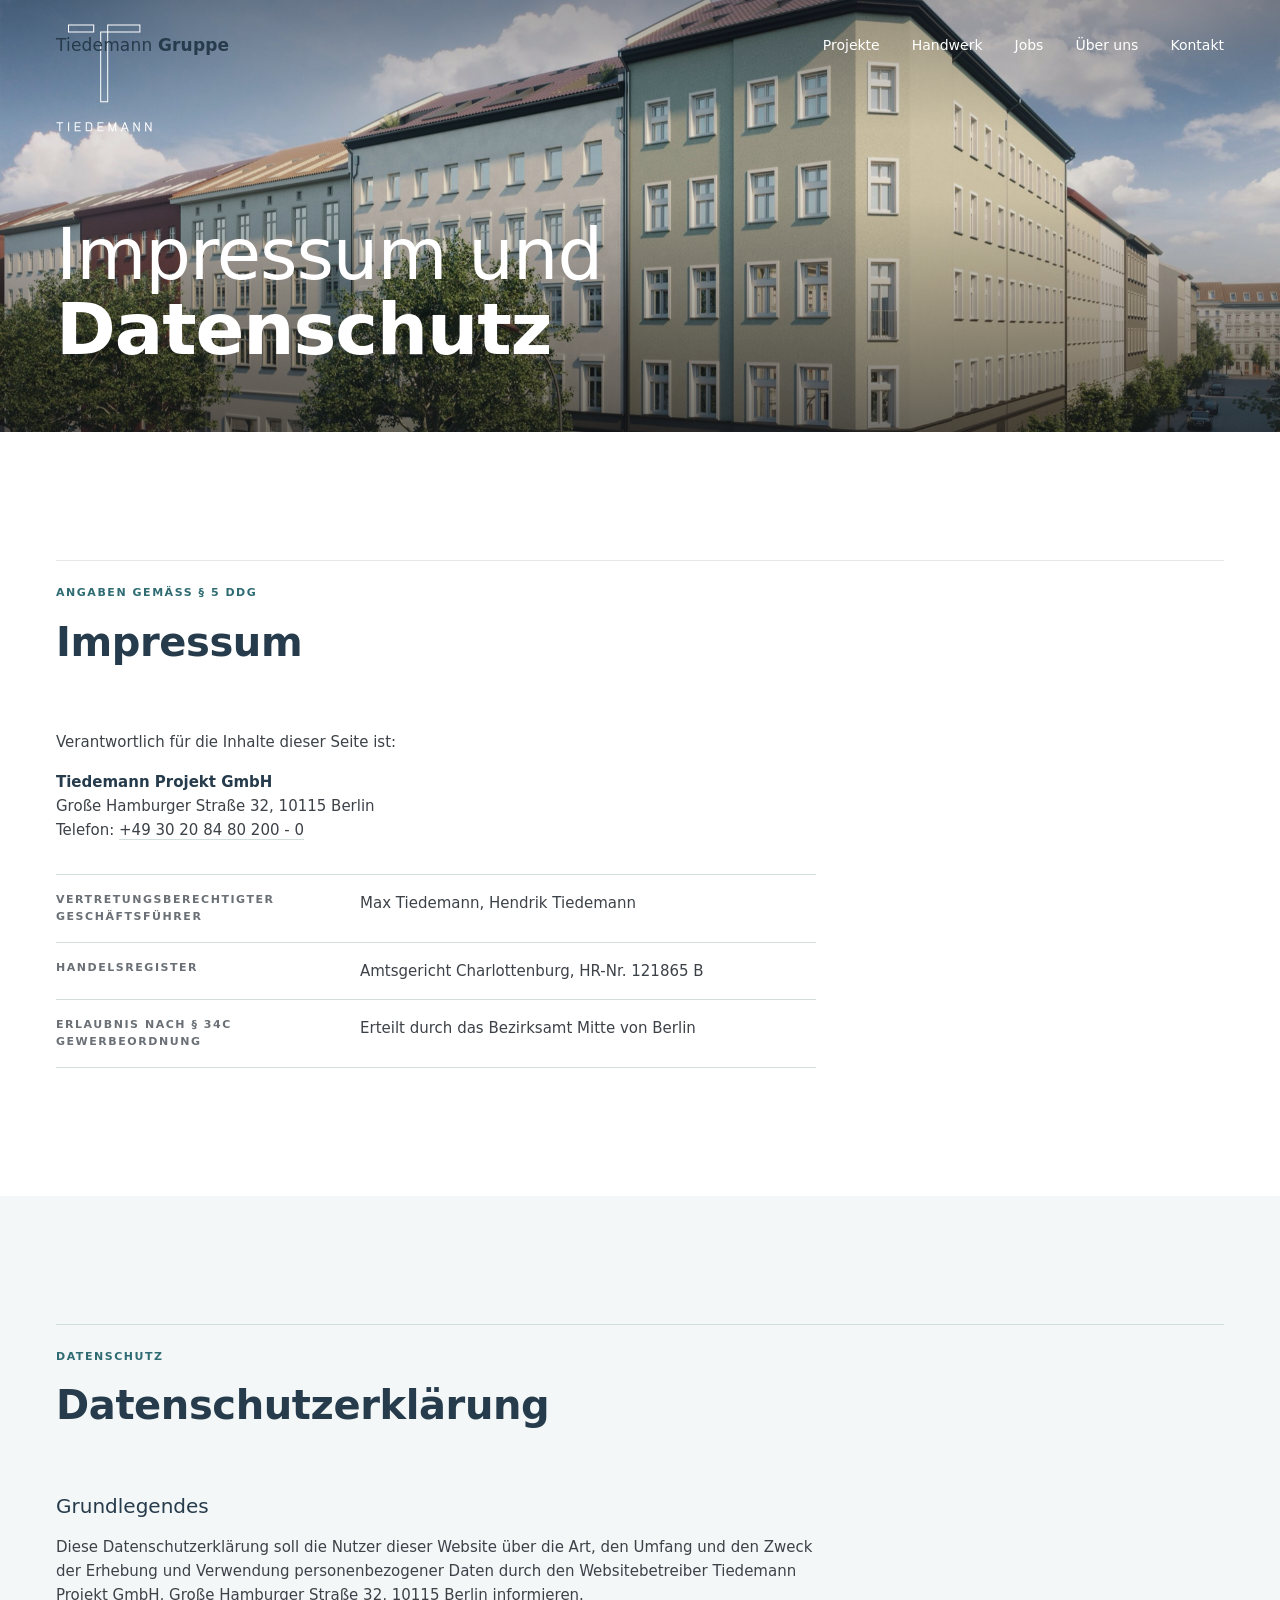
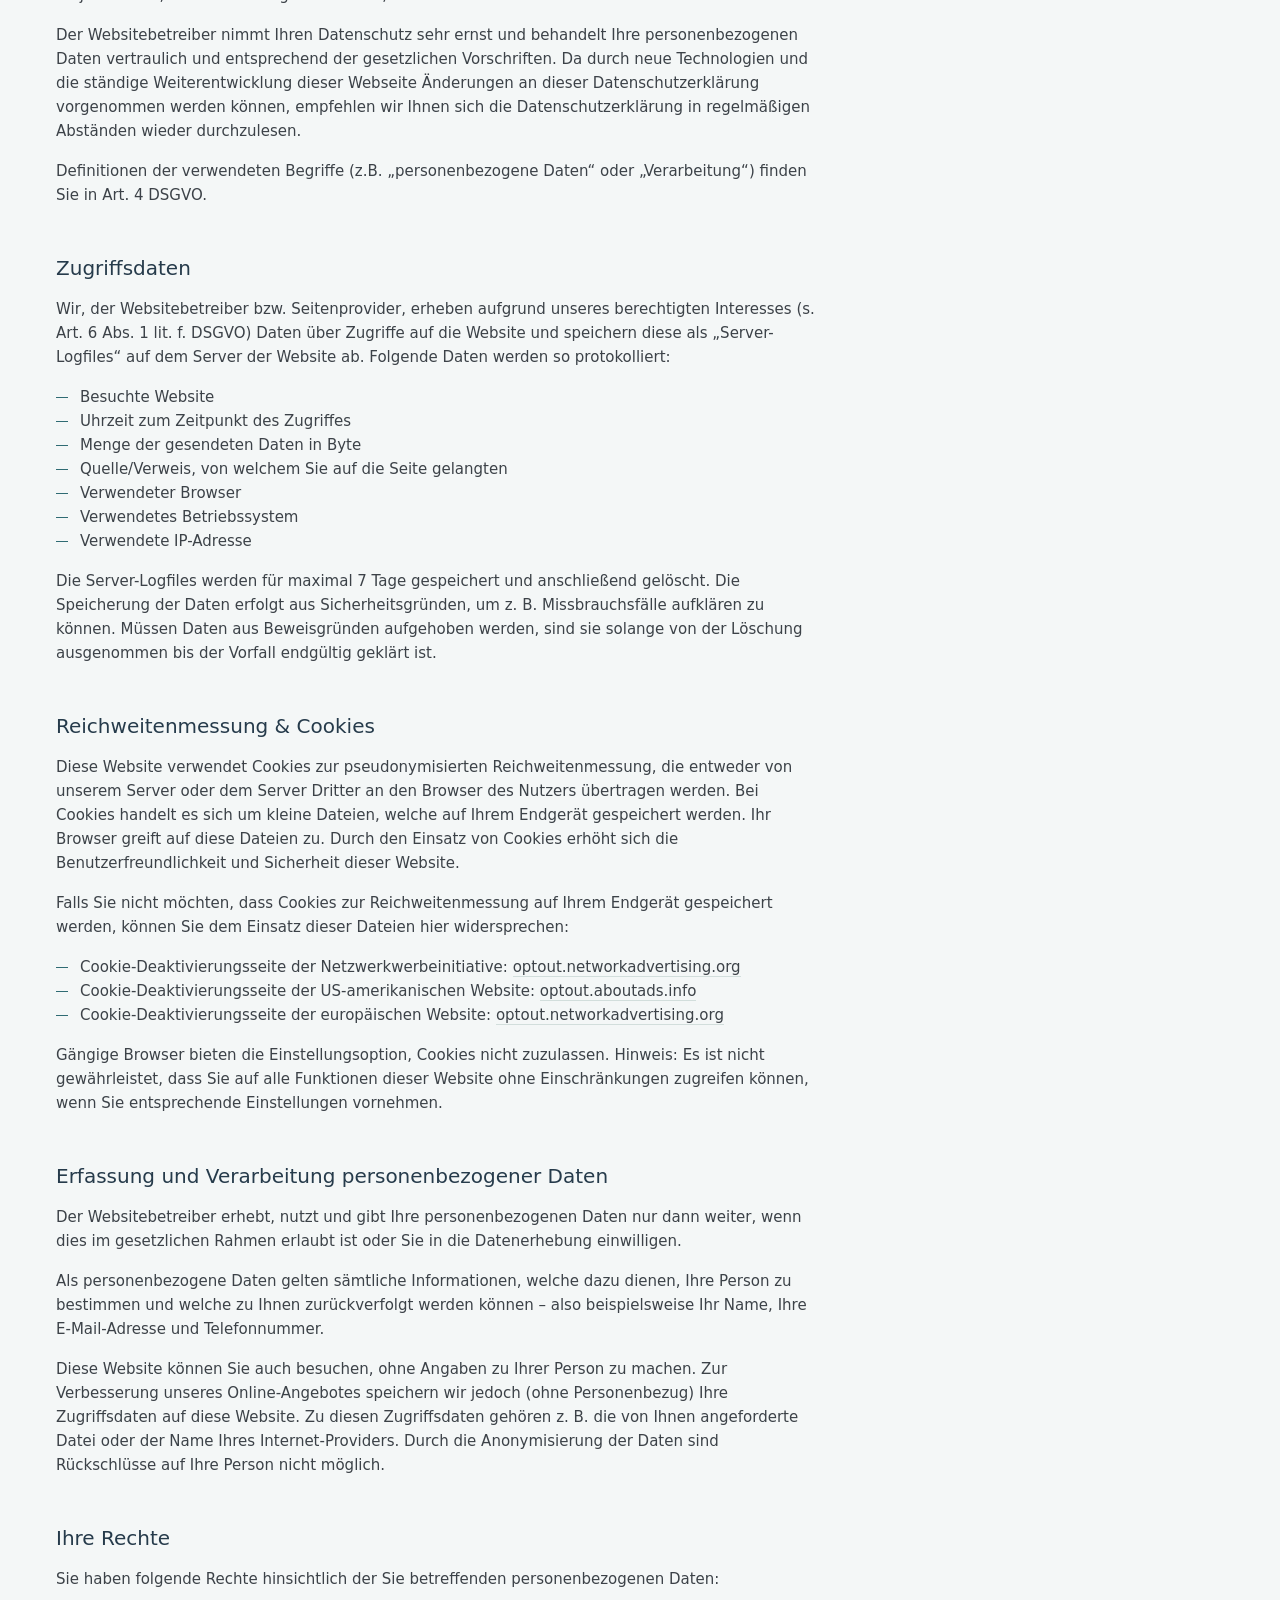
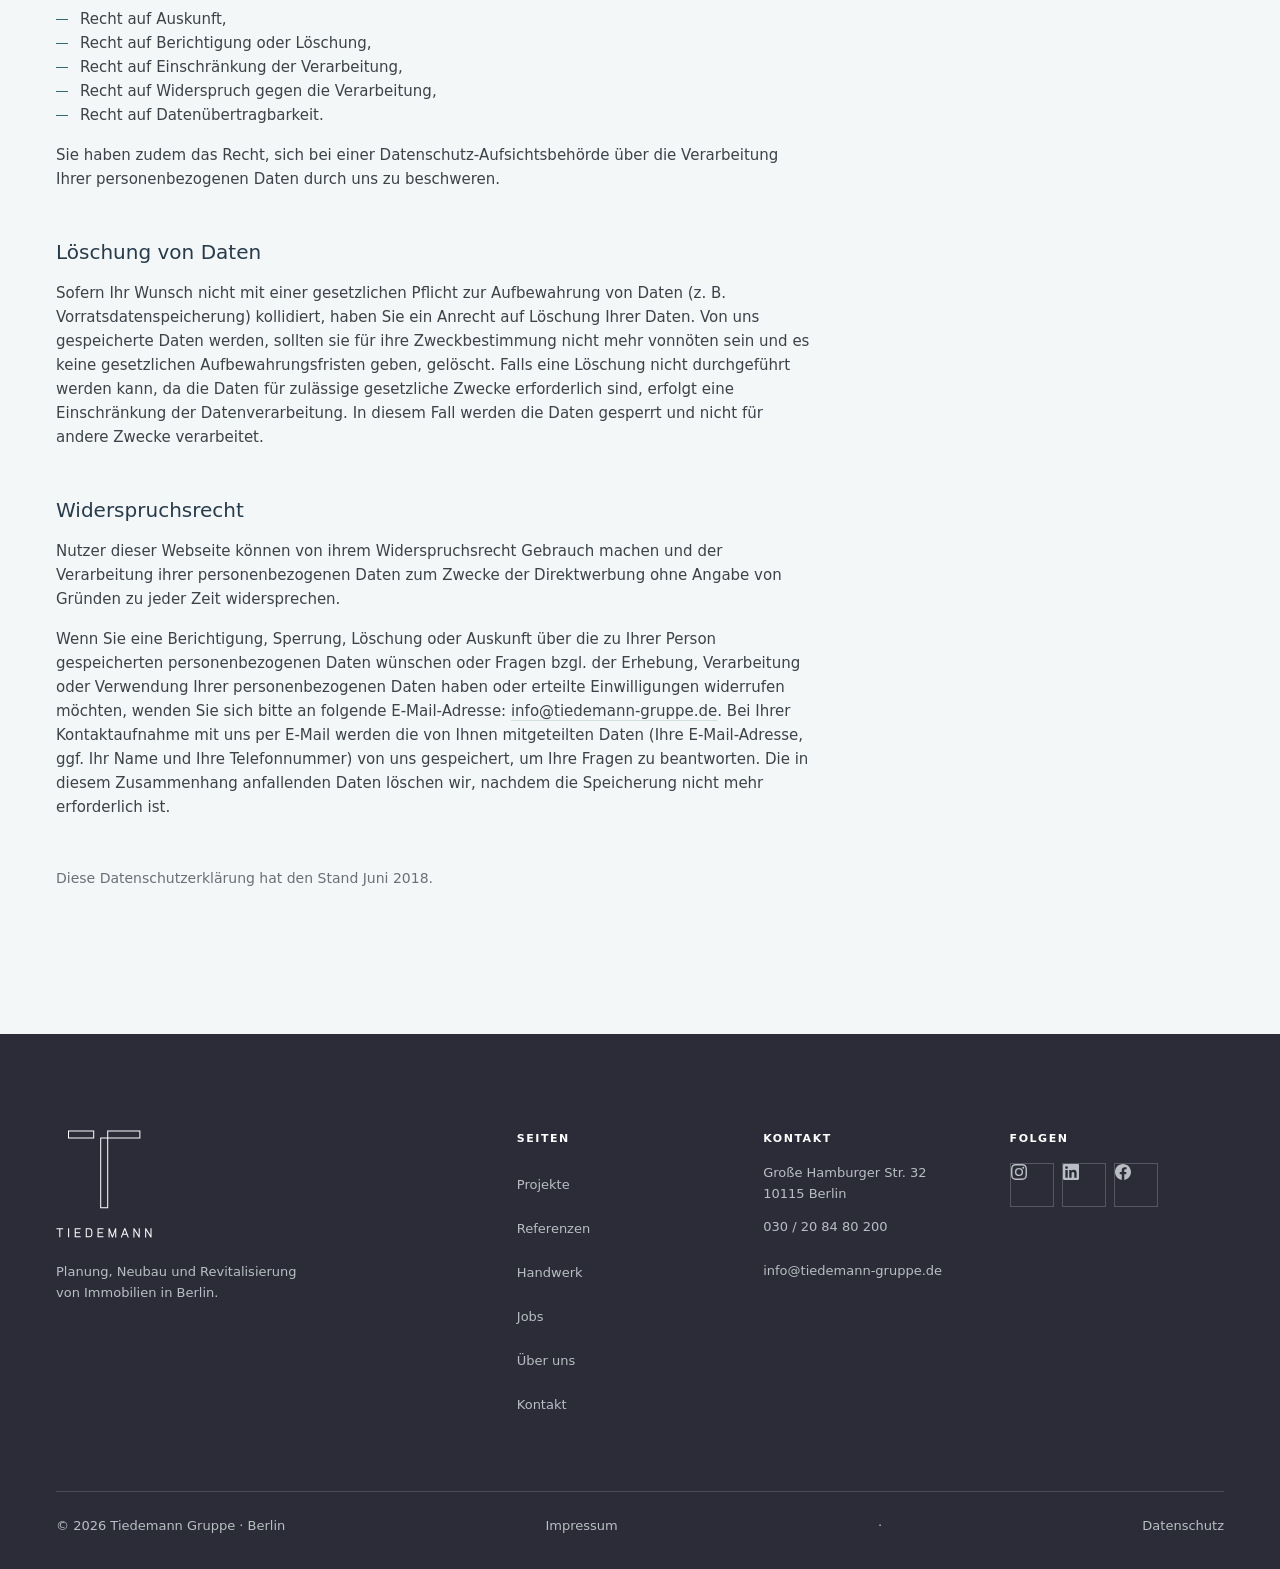
==== commit c859ca63: "Teamseite ausgeblendet, neue Slider- und Über-uns-Bilder, TEFA-Kontakte - Teamseite aus Menü, Fußzei" ====
--- a/impressum.html
+++ b/impressum.html
@@ -17,7 +17,6 @@
     <nav class="nav" id="nav" aria-label="Hauptnavigation">
       <a href="index.html#projekte">Projekte</a>
       <a href="index.html#handwerk">Handwerk</a>
-      <a href="team.html">Team</a>
       <a href="jobs.html">Jobs</a>
       <a href="index.html#ueber-uns">Über uns</a>
       <a href="index.html#kontakt">Kontakt</a>
@@ -150,7 +149,6 @@
           <li><a href="index.html#projekte">Projekte</a></li>
           <li><a href="index.html#referenzen">Referenzen</a></li>
           <li><a href="index.html#handwerk">Handwerk</a></li>
-          <li><a href="team.html">Team</a></li>
           <li><a href="jobs.html">Jobs</a></li>
           <li><a href="index.html#ueber-uns">Über uns</a></li>
           <li><a href="index.html#kontakt">Kontakt</a></li>
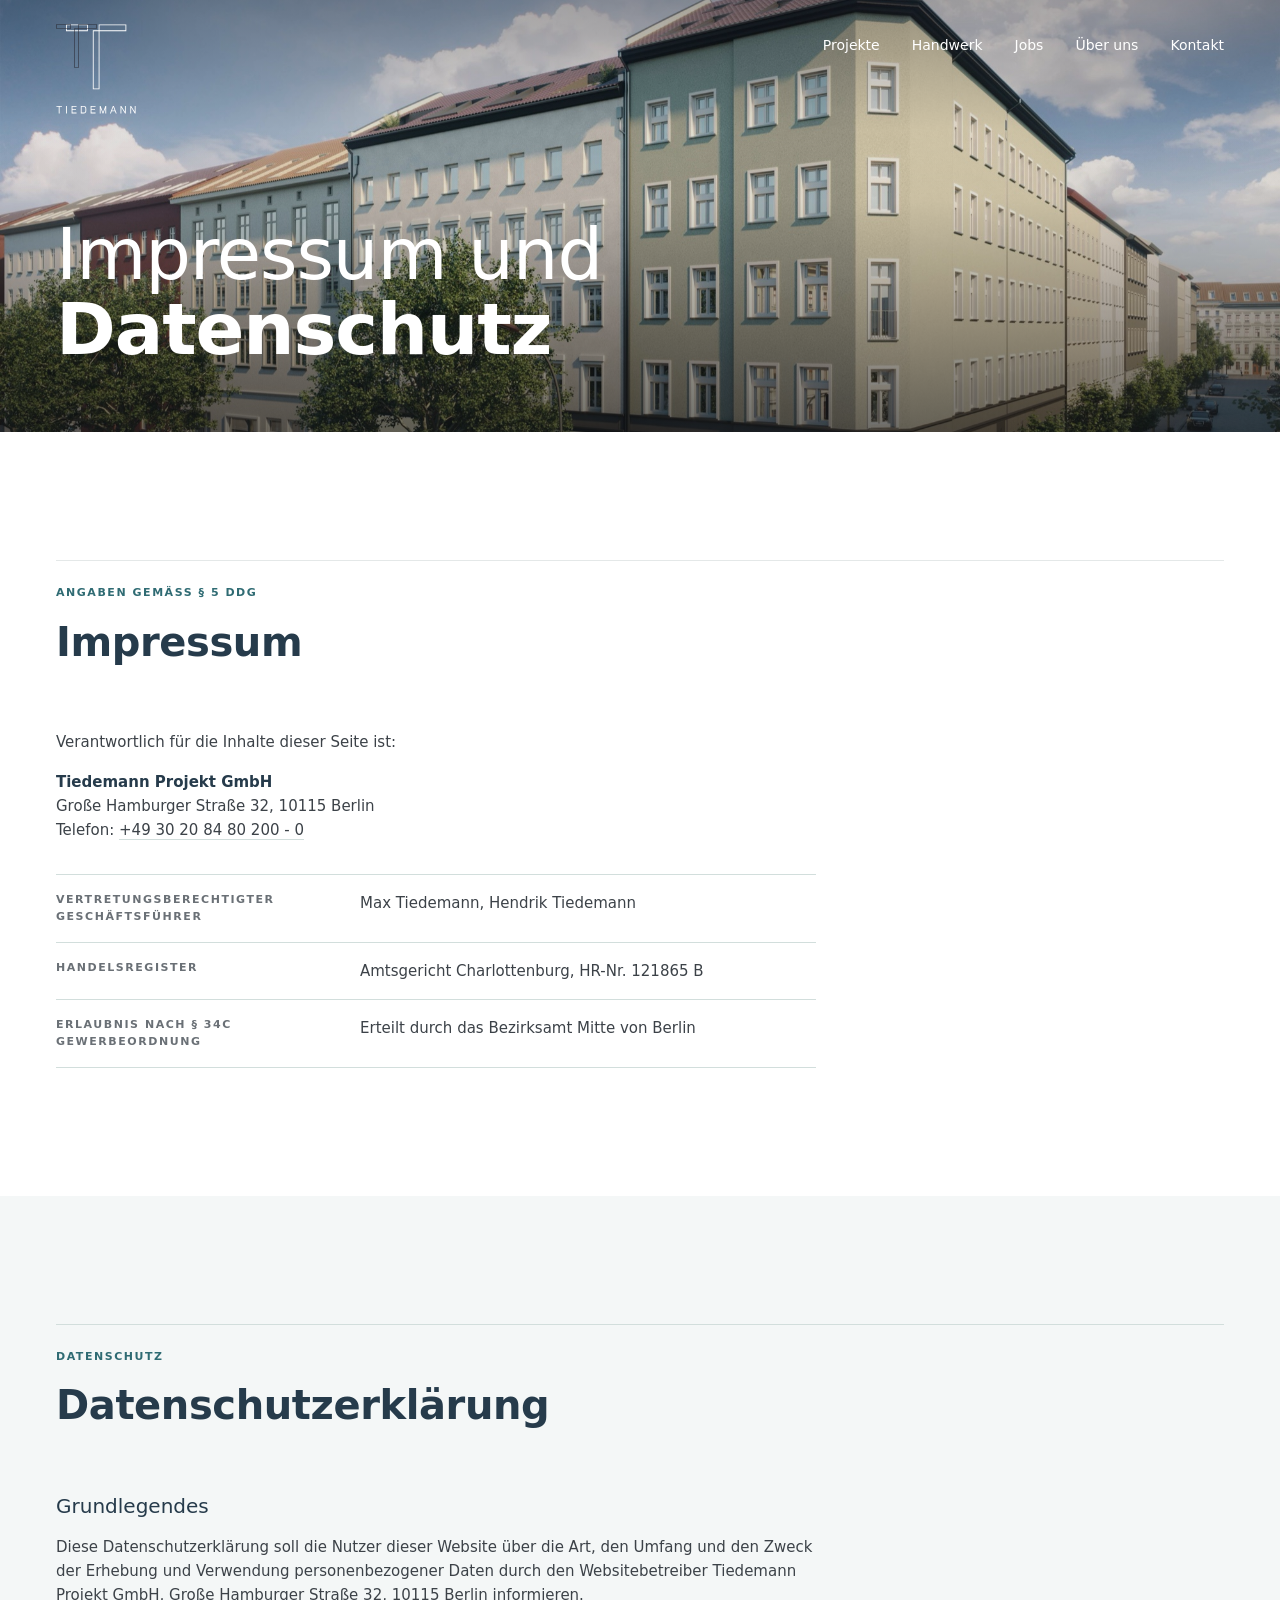
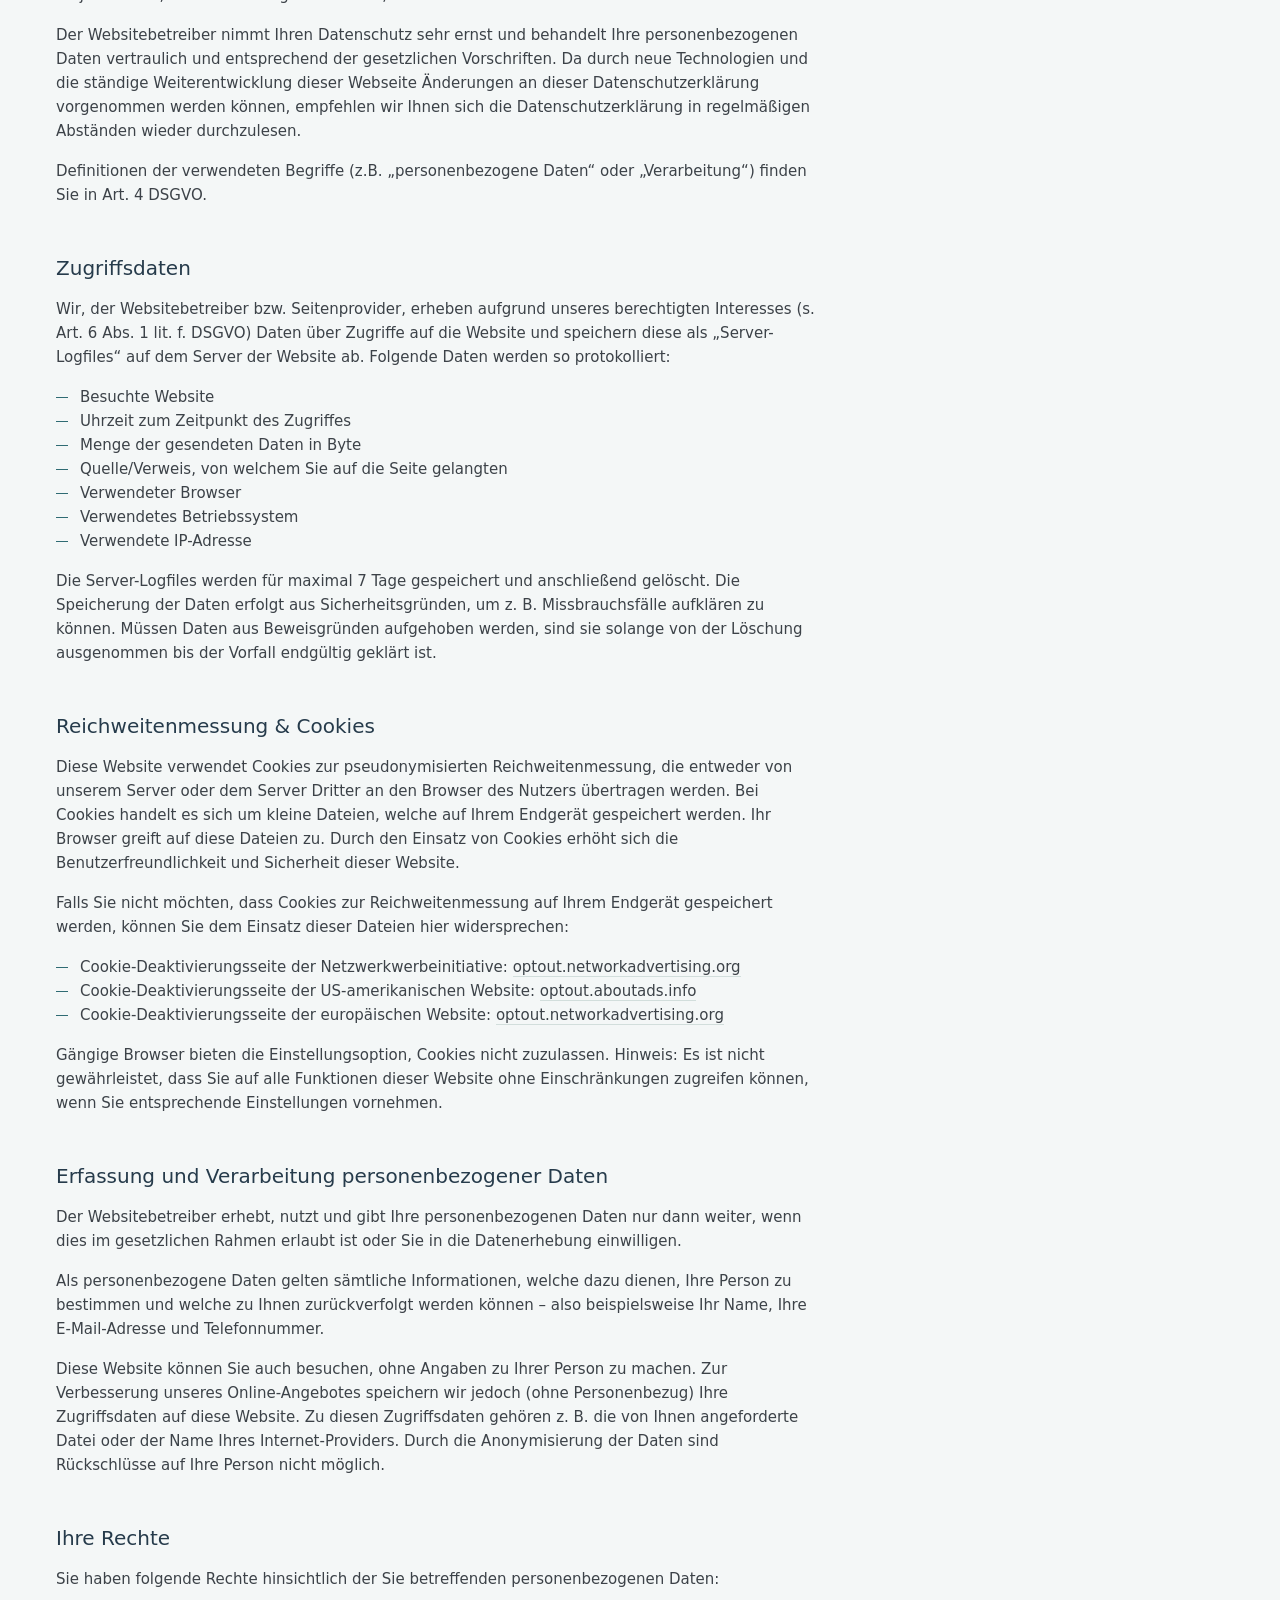
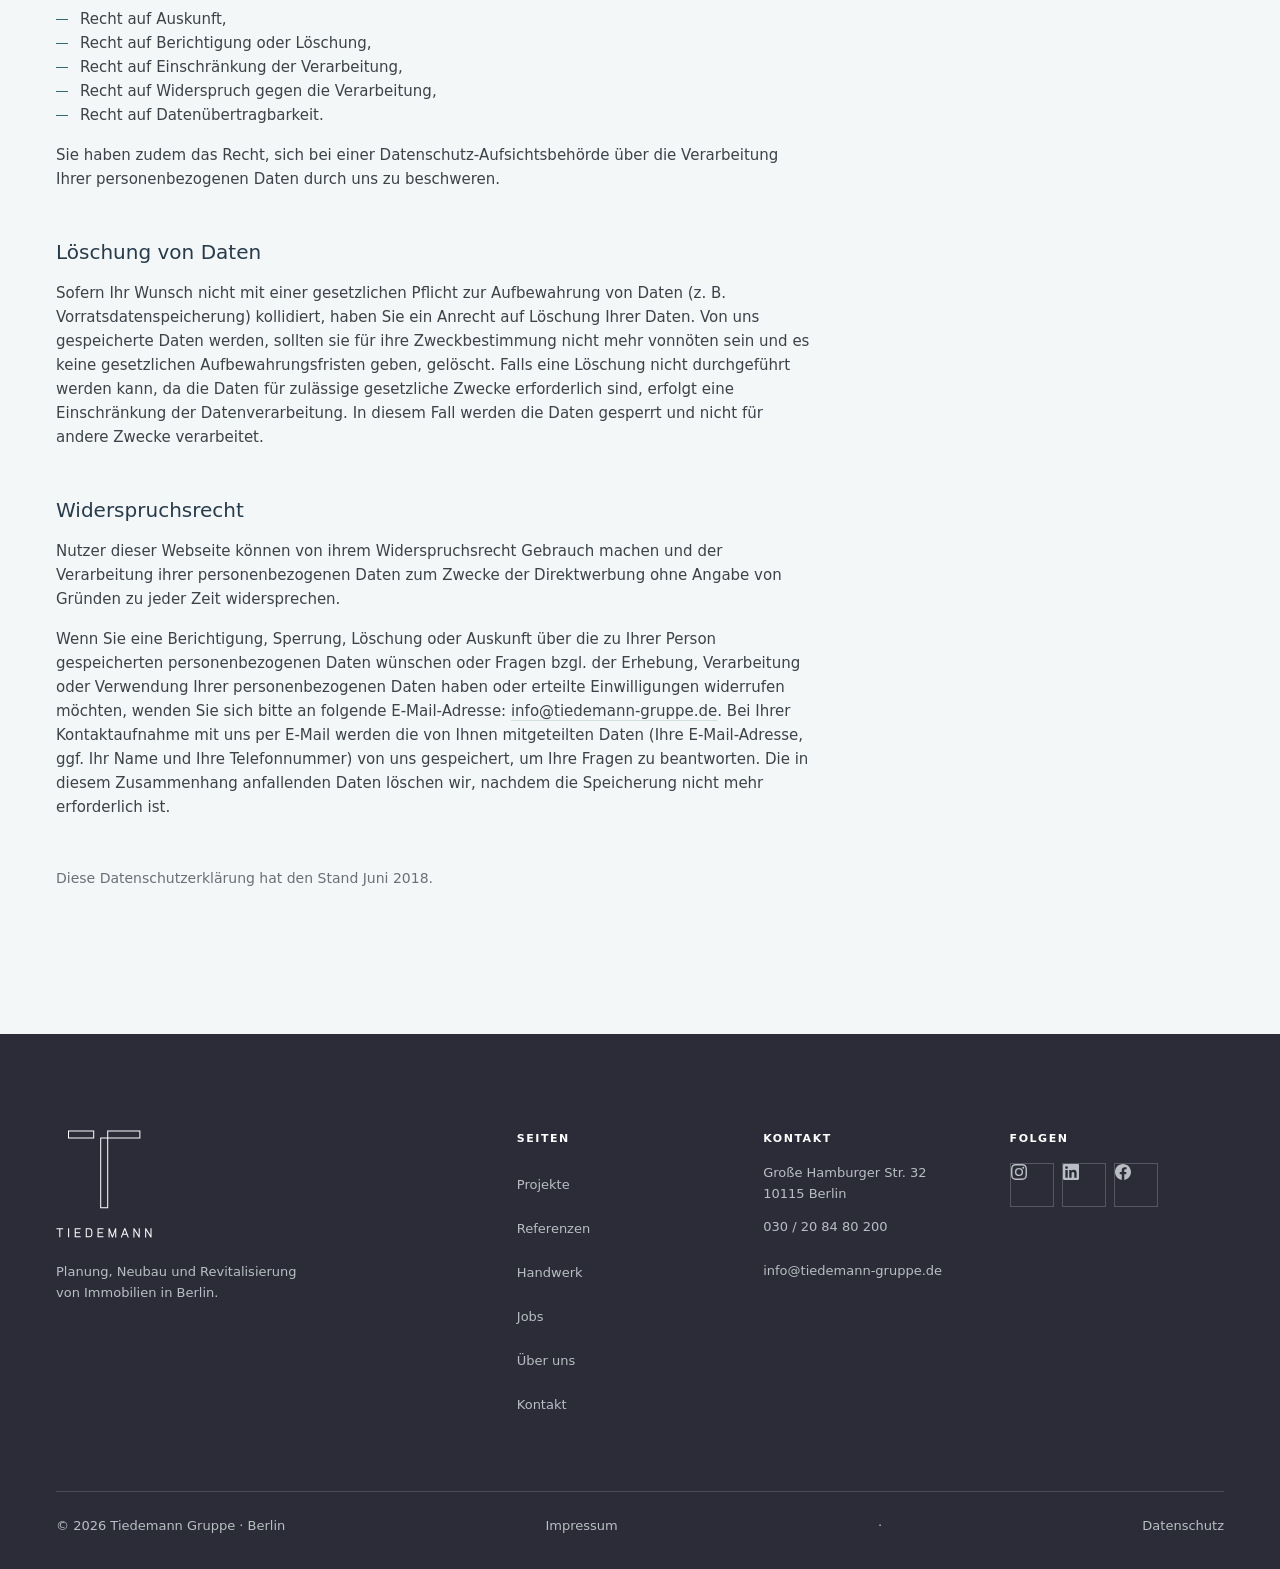
==== commit 08db3e27: "Logo kleiner, T-Zeichen in der Kopfzeile, Slider ohne Bild 1 - Logo oben links von 96 auf 72 px (Des" ====
--- a/impressum.html
+++ b/impressum.html
@@ -5,14 +5,14 @@
 <meta name="viewport" content="width=device-width, initial-scale=1">
 <title>Impressum und Datenschutz · Tiedemann Gruppe</title>
 <meta name="description" content="Impressum und Datenschutzerklärung der Tiedemann Gruppe, Tiedemann Projekt GmbH, Große Hamburger Straße 32, 10115 Berlin."><meta name="robots" content="noindex, follow">
-<link rel="stylesheet" href="assets/site.css?v=7">
+<link rel="stylesheet" href="assets/site.css?v=8">
 </head>
 <body>
 <a class="skip" href="#inhalt">Zum Inhalt springen</a>
 
 <header class="hdr" id="hdr">
   <div class="wrap hdr-in">
-    <a class="brand-text" href="index.html" tabindex="-1" aria-hidden="true">Tiedemann&nbsp;<em>Gruppe</em></a>
+    <a class="brand-text" href="index.html" tabindex="-1" aria-hidden="true"><img src="assets/logos/logo-zeichen.svg?v=2" alt="Tiedemann Gruppe" width="41" height="44"></a>
     <button class="menu-btn" type="button" aria-expanded="false" aria-controls="nav" aria-label="Menü öffnen"><span></span></button>
     <nav class="nav" id="nav" aria-label="Hauptnavigation">
       <a href="index.html#projekte">Projekte</a>
@@ -32,7 +32,7 @@
     <img src="assets/projekte/brunneneck-strasse.jpg" width="1920" height="1280" style="object-position:50% 40%" fetchpriority="high" alt="">
   </div>
   <div class="hero-logo">
-    <div class="wrap"><a href="index.html" aria-label="Tiedemann Gruppe, Startseite"><img src="assets/logos/logo-weiss.svg" alt="Tiedemann Gruppe" width="96" height="108"></a></div>
+    <div class="wrap"><a href="index.html" aria-label="Tiedemann Gruppe, Startseite"><img src="assets/logos/logo-weiss.svg" alt="Tiedemann Gruppe" width="72" height="81"></a></div>
   </div>
   <div class="hero-content">
     <div class="wrap hero-grid">
@@ -174,6 +174,6 @@
   </div>
 </footer>
 
-<script src="assets/site.js?v=7"></script>
+<script src="assets/site.js?v=8"></script>
 </body>
 </html>
--- a/assets/site.css
+++ b/assets/site.css
@@ -65,6 +65,7 @@
 .hdr.solid{ background:var(--white); color:var(--primary); border-bottom-color:var(--line); }
 .hdr.solid .hdr-in{ padding-top:0; }
 .hdr.solid .brand-text{ opacity:1; visibility:visible; }
+.brand-text img{ width:auto; height:44px; }
 .hdr.solid .nav a:hover{ border-bottom-color:var(--accent); }
 .menu-btn{ display:none; width:var(--ctl); height:var(--ctl); align-items:center; justify-content:center; }
 .menu-btn span{ display:block; width:22px; height:1px; background:currentColor; position:relative; }
@@ -97,7 +98,8 @@
 .hero::after{ bottom:0; height:70%; background:linear-gradient(rgba(20,24,28,0), rgba(20,24,28,.62)); }
 .hero-logo{ position:absolute; z-index:3; top:var(--s3); left:0; right:0; pointer-events:none; }
 .hero-logo a{ display:inline-block; pointer-events:auto; }
-.hero-logo img{ width:96px; height:108px; } /* Mindestgröße mit Wortmarke */
+.hero-logo img{ width:72px; height:81px; }
+@media (min-width:1024px){ .hero-logo img{ width:80px; height:90px; } }
 .hero-content{ position:absolute; z-index:2; left:0; right:0; bottom:0; padding-bottom:var(--s4); }
 .hero-grid{ display:grid; gap:var(--s4); align-items:end; }
 .hero h1{ color:var(--white); max-width:13ch; }
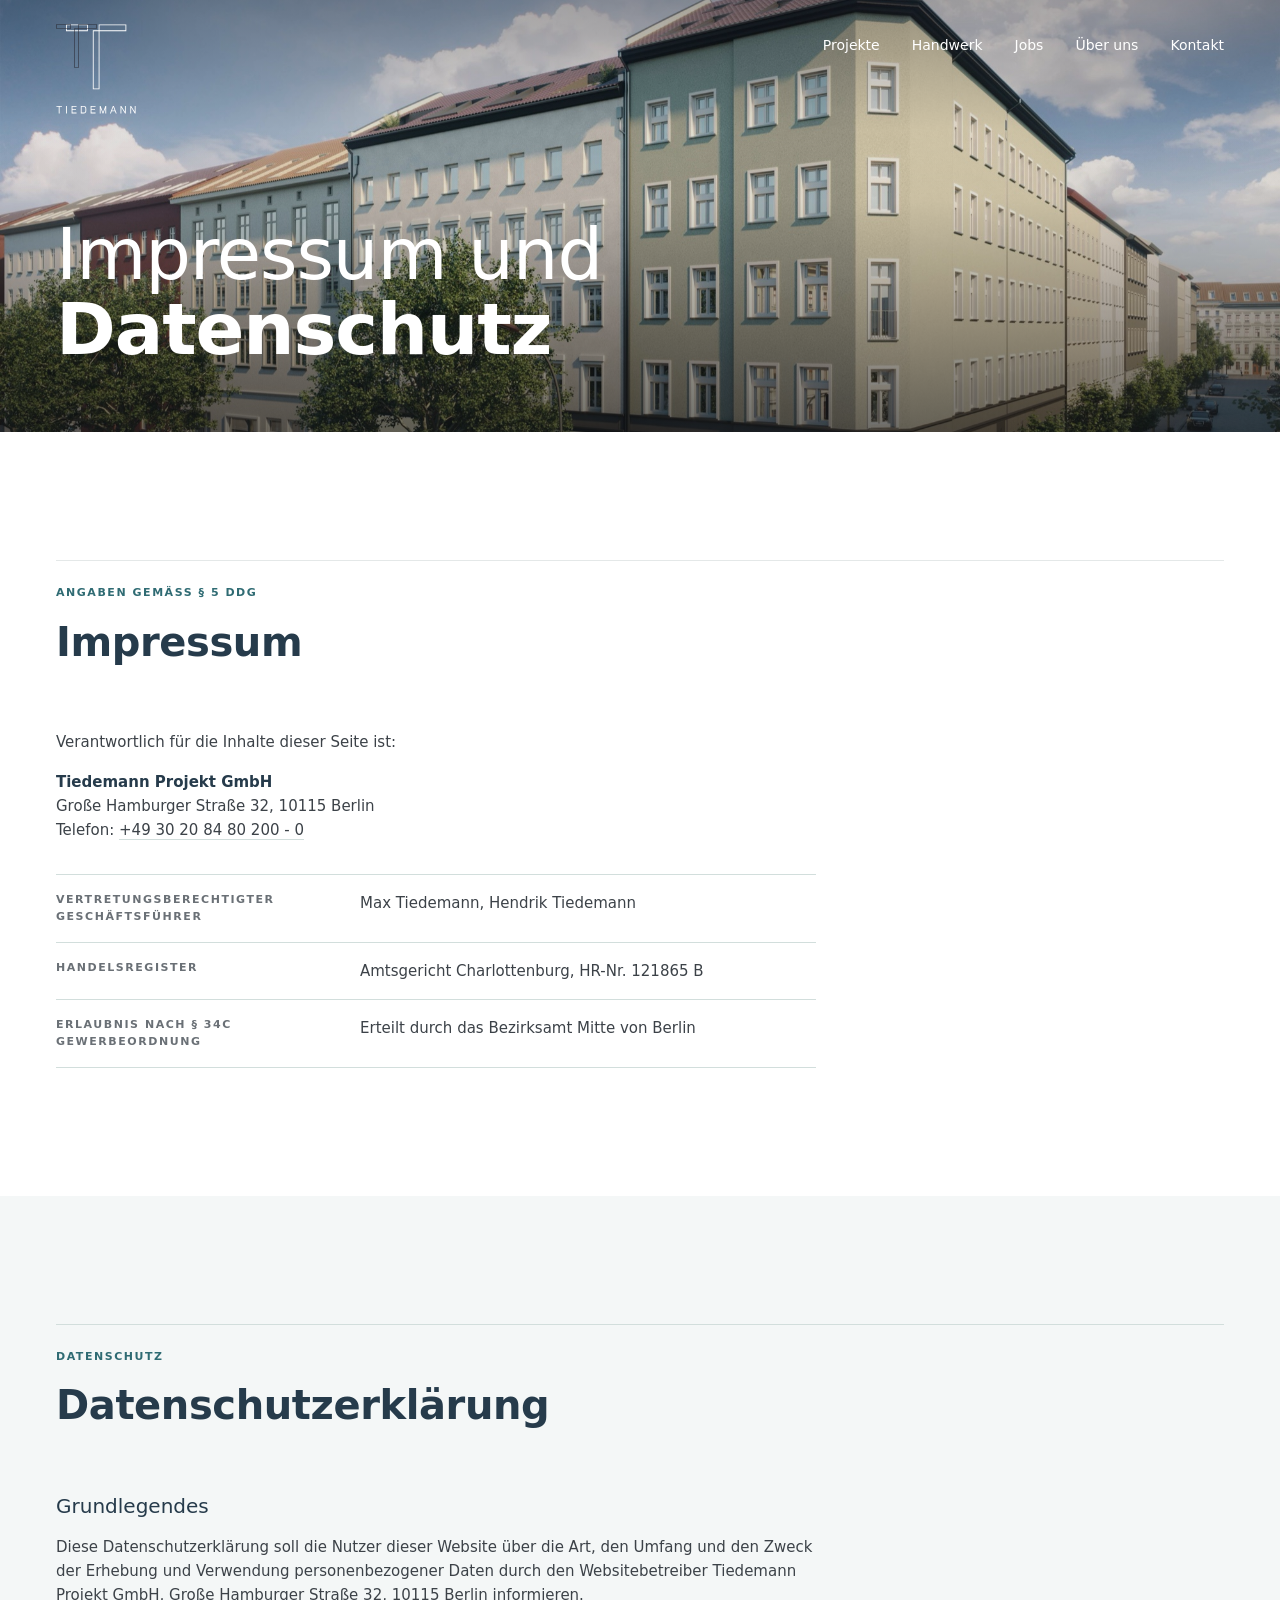
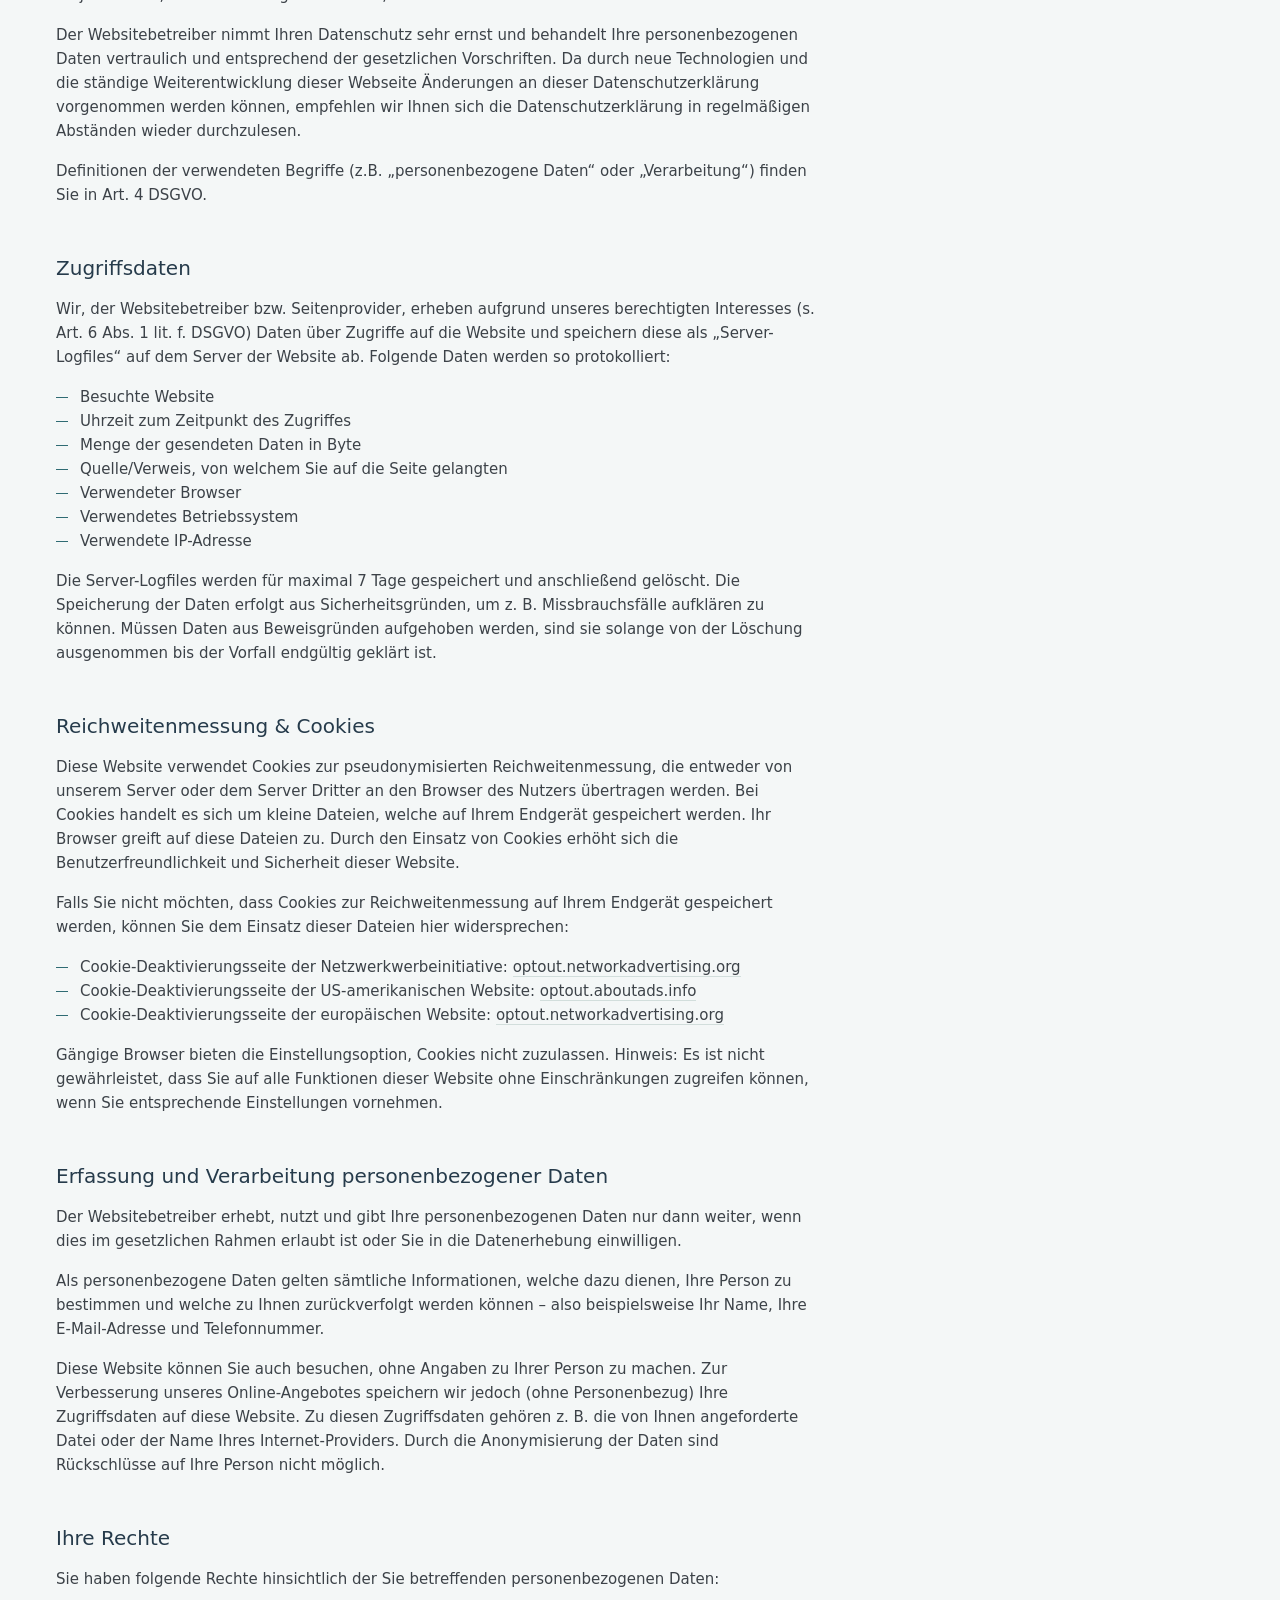
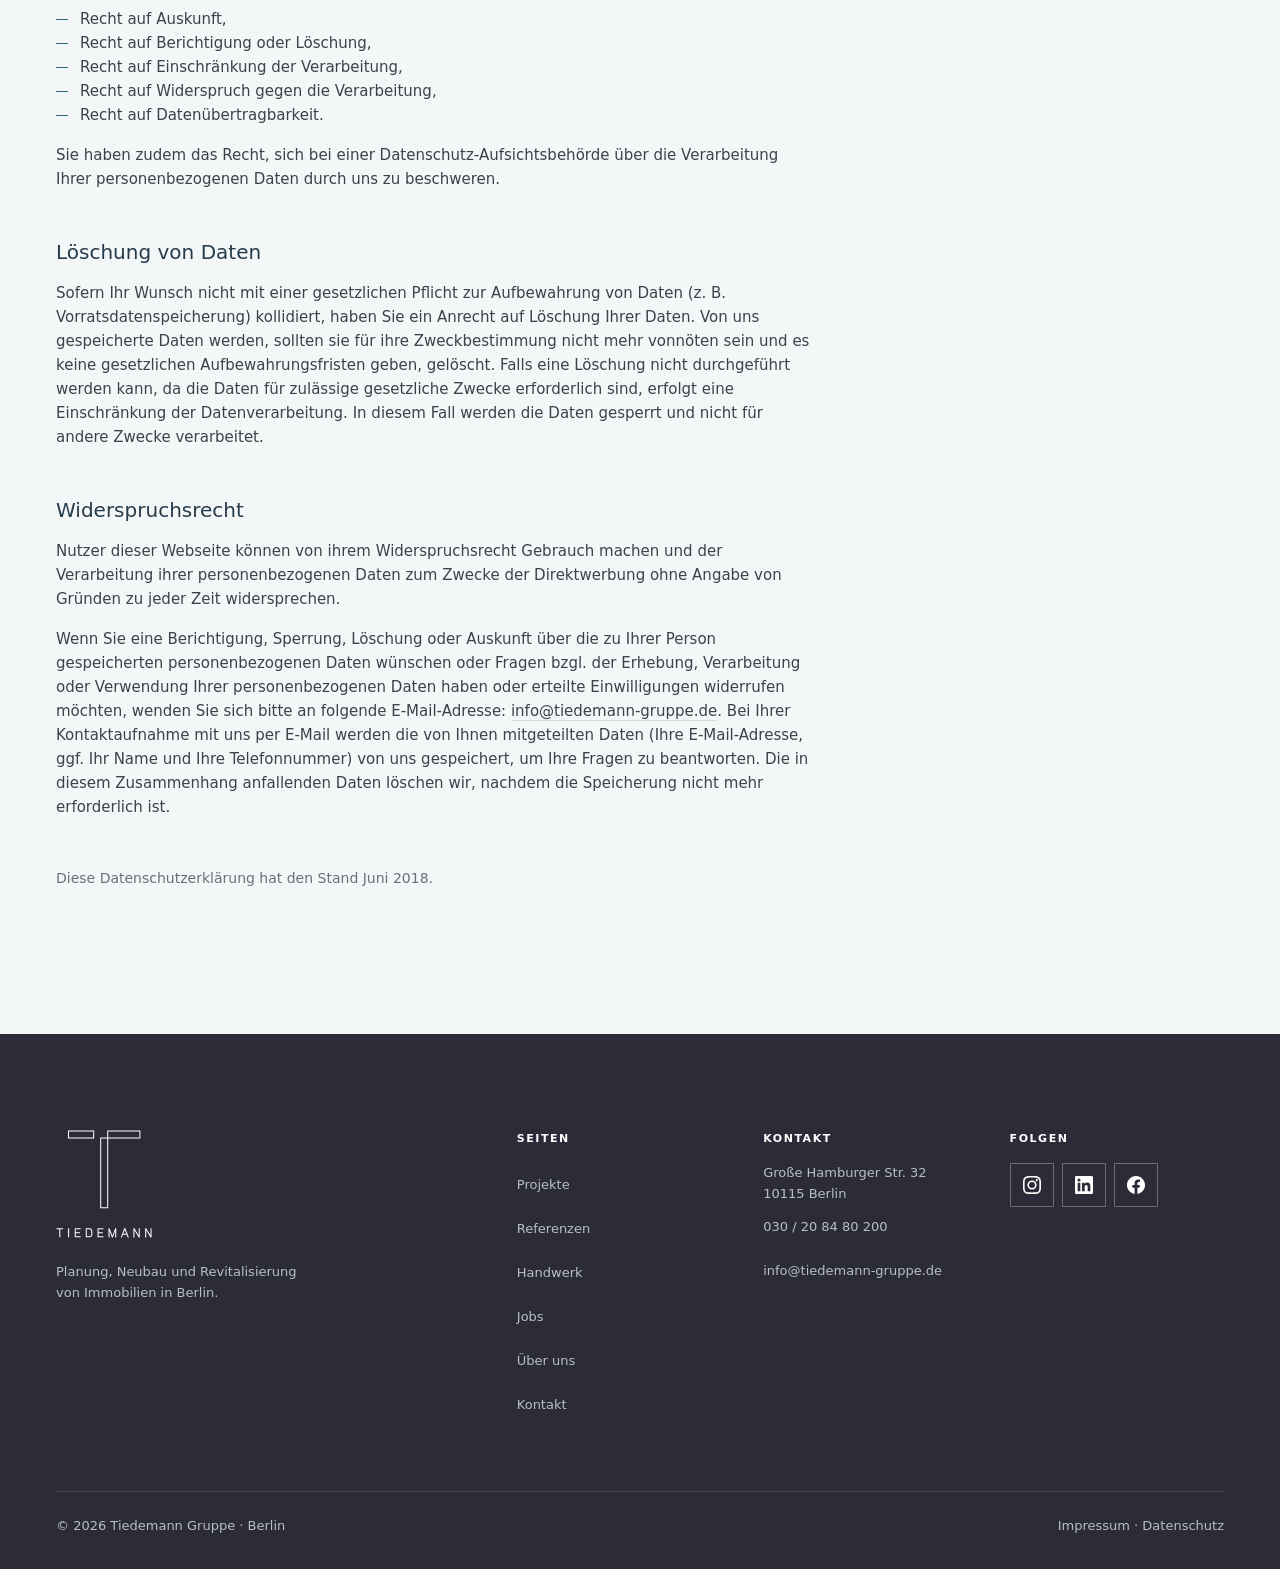
==== commit 4a25ab91: "SEO-Grundlagen, Favicon, Social-Icons im Footer - Titel und Beschreibungen gekürzt, Canonical auf ww" ====
--- a/impressum.html
+++ b/impressum.html
@@ -4,7 +4,24 @@
 <meta charset="UTF-8">
 <meta name="viewport" content="width=device-width, initial-scale=1">
 <title>Impressum und Datenschutz · Tiedemann Gruppe</title>
-<meta name="description" content="Impressum und Datenschutzerklärung der Tiedemann Gruppe, Tiedemann Projekt GmbH, Große Hamburger Straße 32, 10115 Berlin."><meta name="robots" content="noindex, follow">
+<meta name="description" content="Impressum und Datenschutzerklärung der Tiedemann Gruppe, Tiedemann Projekt GmbH, Große Hamburger Straße 32, 10115 Berlin.">
+<meta name="robots" content="noindex, follow">
+<link rel="canonical" href="https://www.tiedemann-gruppe.de/impressum.html">
+<link rel="icon" href="favicon.ico" sizes="any">
+<link rel="icon" type="image/png" sizes="32x32" href="assets/icons/favicon-32.png">
+<link rel="apple-touch-icon" href="apple-touch-icon.png">
+<meta name="theme-color" content="#263b4b">
+<meta property="og:type" content="website">
+<meta property="og:locale" content="de_DE">
+<meta property="og:site_name" content="Tiedemann Gruppe">
+<meta property="og:title" content="Impressum und Datenschutz · Tiedemann Gruppe">
+<meta property="og:description" content="Impressum und Datenschutzerklärung der Tiedemann Gruppe, Tiedemann Projekt GmbH, Große Hamburger Straße 32, 10115 Berlin.">
+<meta property="og:url" content="https://www.tiedemann-gruppe.de/impressum.html">
+<meta property="og:image" content="https://www.tiedemann-gruppe.de/assets/og/impressum.jpg">
+<meta property="og:image:width" content="1200">
+<meta property="og:image:height" content="630">
+<meta property="og:image:alt" content="Visualisierung des Brunnenecks in Berlin-Mitte">
+<meta name="twitter:card" content="summary_large_image">
 <link rel="stylesheet" href="assets/site.css?v=8">
 </head>
 <body>
@@ -169,7 +186,7 @@
     </div>
     <div class="footer-bottom">
       <span>© 2026 Tiedemann Gruppe · Berlin</span>
-      <a href="impressum.html">Impressum</a> · <a href="impressum.html#datenschutz">Datenschutz</a>
+      <span class="footer-legal"><a href="impressum.html">Impressum</a> · <a href="impressum.html#datenschutz">Datenschutz</a></span>
     </div>
   </div>
 </footer>
--- a/assets/site.css
+++ b/assets/site.css
@@ -249,9 +249,9 @@
 .footer li a,.footer address a{ display:inline-flex; align-items:center; min-height:var(--ctl); }
 .footer address{ line-height:1.6; }
 .social{ display:flex; gap:var(--s1); }
-.social a{ width:var(--ctl); height:var(--ctl); justify-content:center; border:1px solid rgba(255,255,255,.2); }
-.social a:hover{ border-color:var(--white); }
-.social svg{ width:16px; height:16px; fill:currentColor; }
+.social a{ display:inline-flex; align-items:center; justify-content:center; width:var(--ctl); height:var(--ctl); color:var(--white); border:1px solid rgba(255,255,255,.3); transition:border-color .2s, background-color .2s; }
+.social a:hover{ border-color:var(--white); background:rgba(255,255,255,.08); }
+.social svg{ width:18px; height:18px; fill:currentColor; }
 .footer-bottom{ margin-top:var(--s6); padding-top:var(--s3); border-top:1px solid rgba(255,255,255,.14); display:flex; flex-wrap:wrap; justify-content:space-between; gap:var(--s2); align-items:center; }
 
 /* ===== Lightbox ===== */
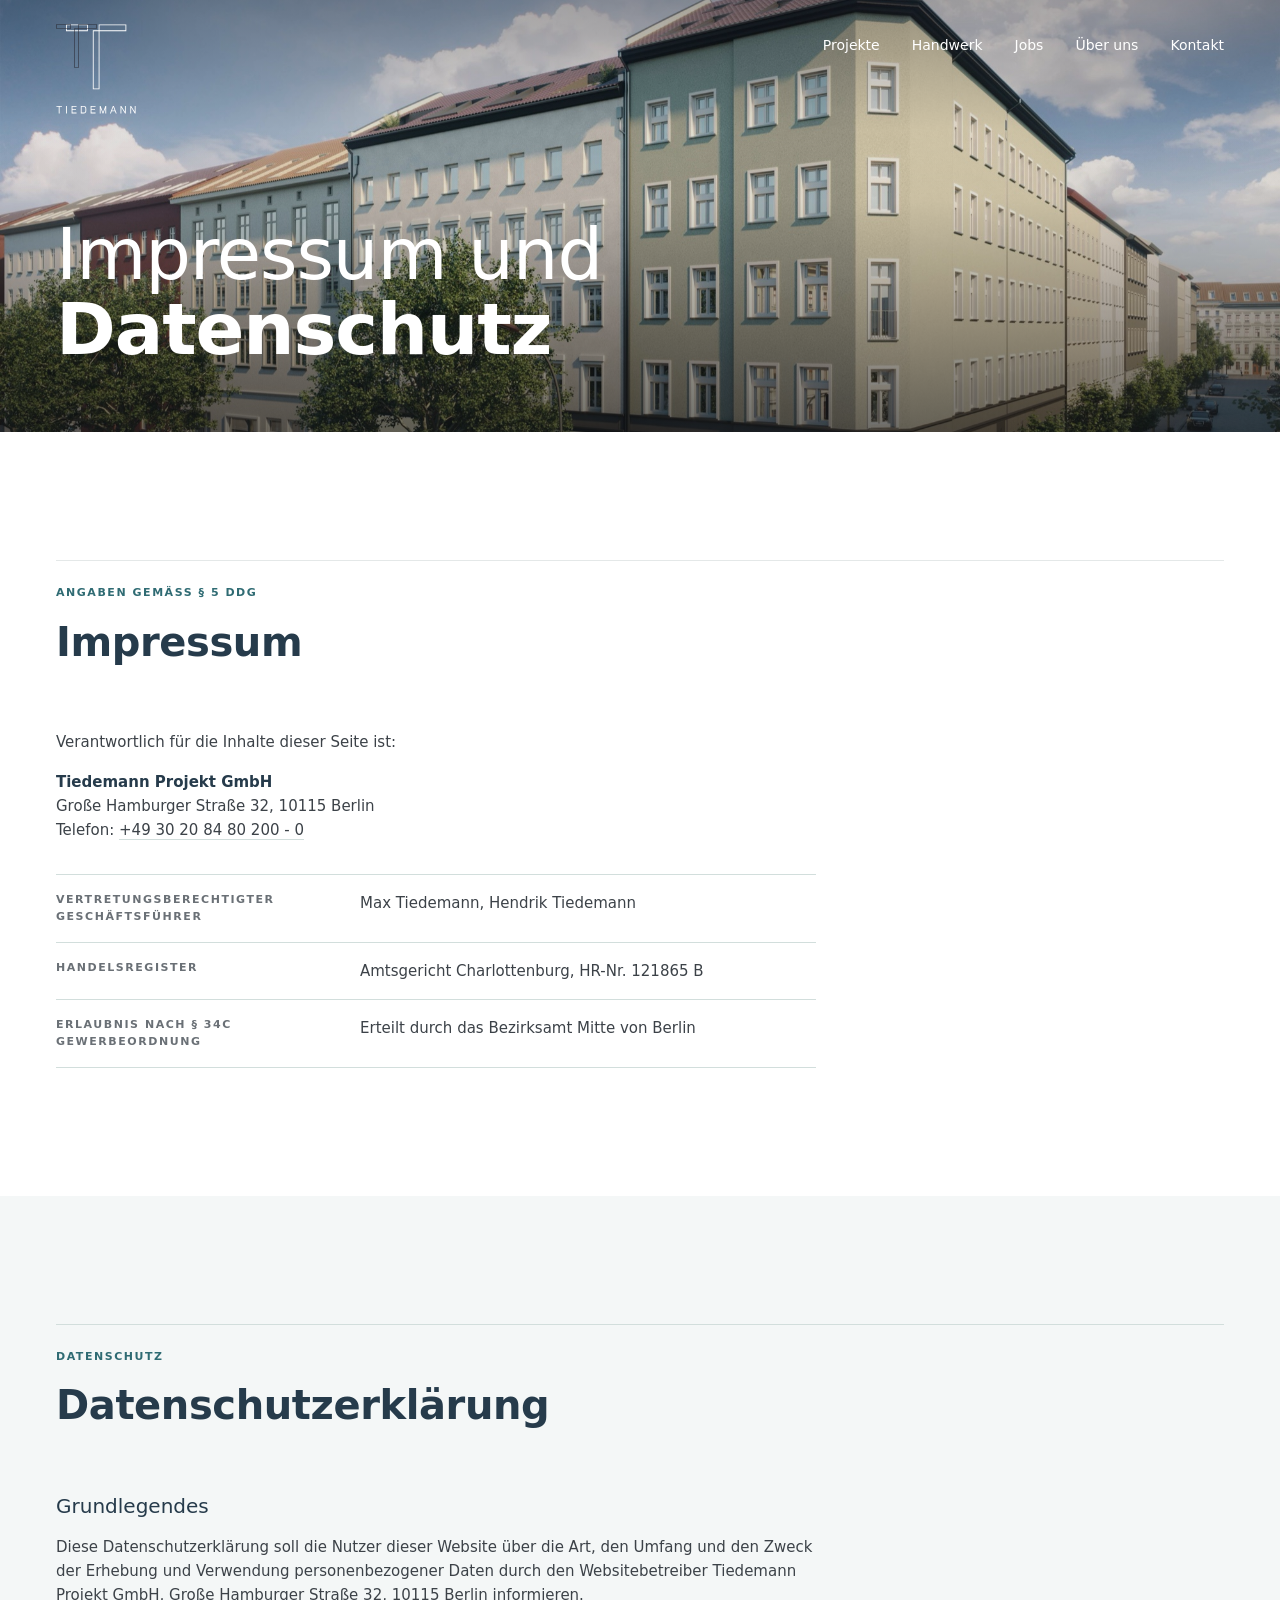
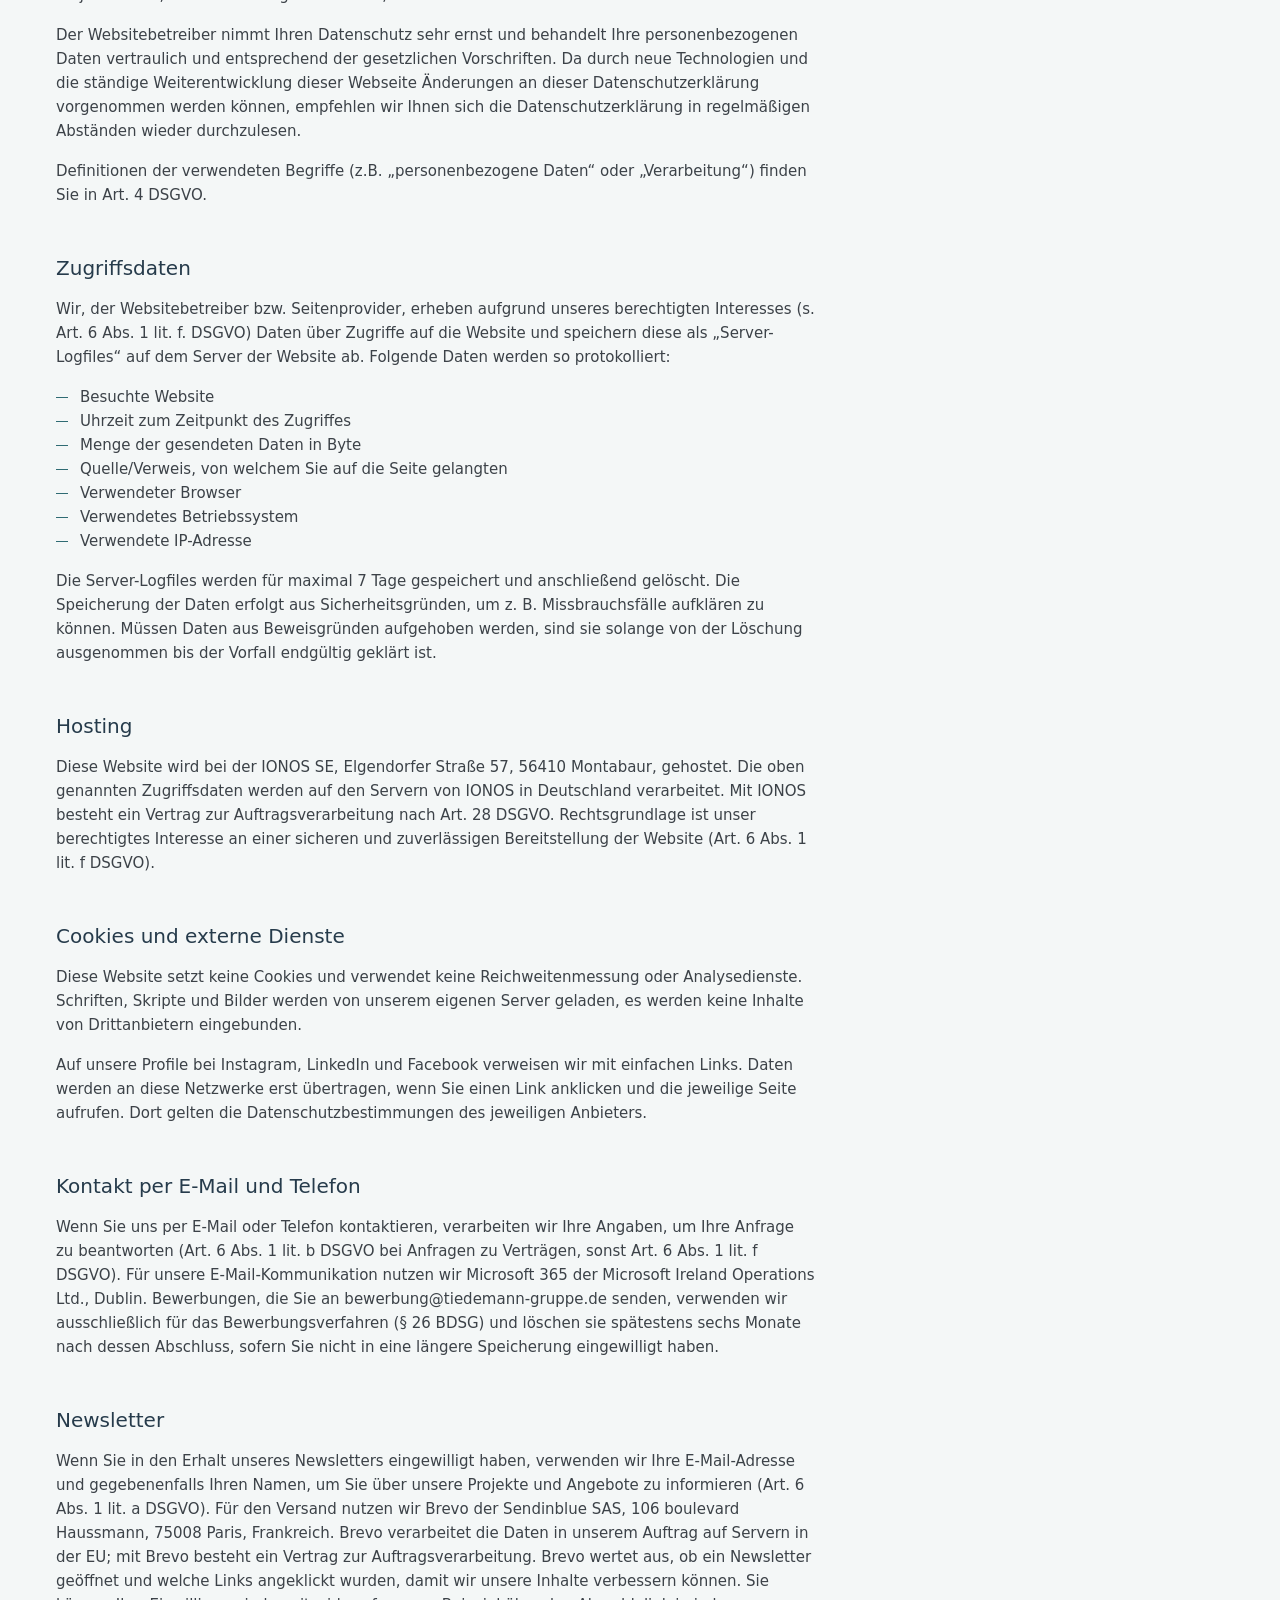
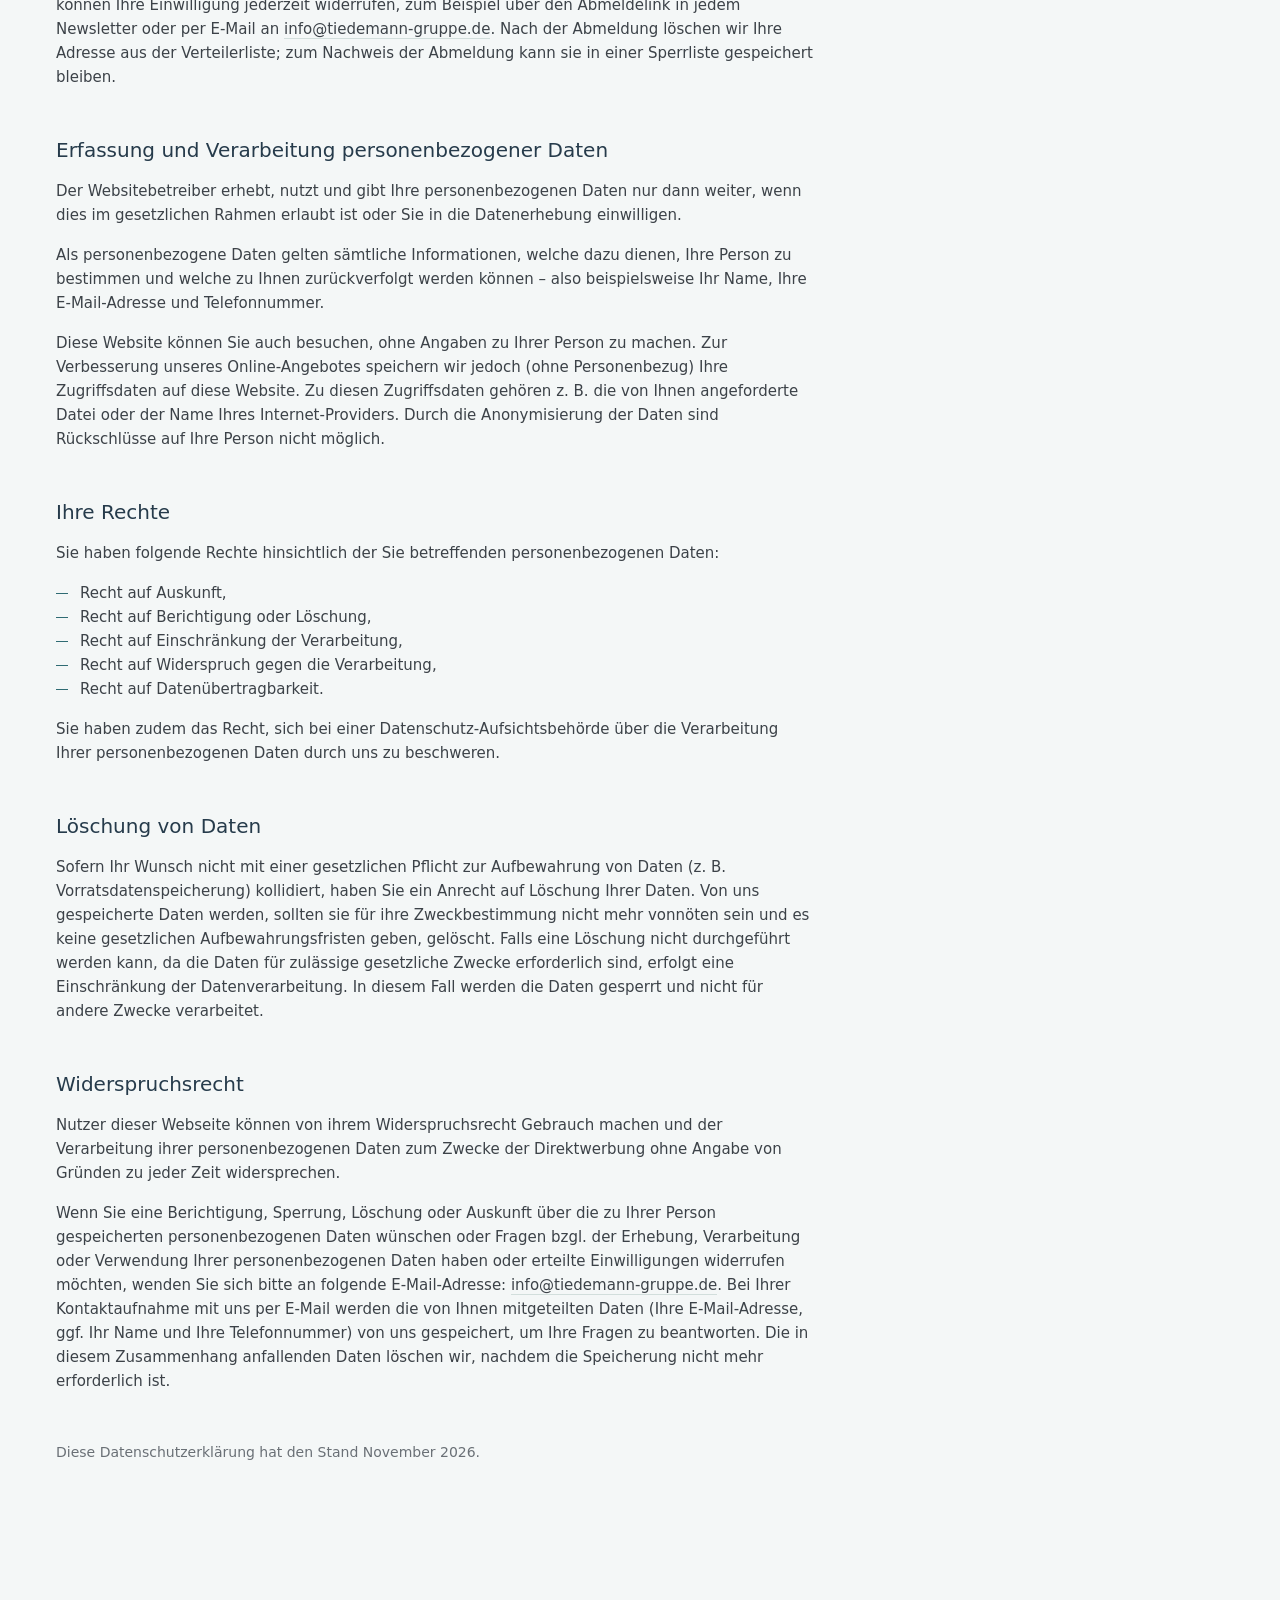
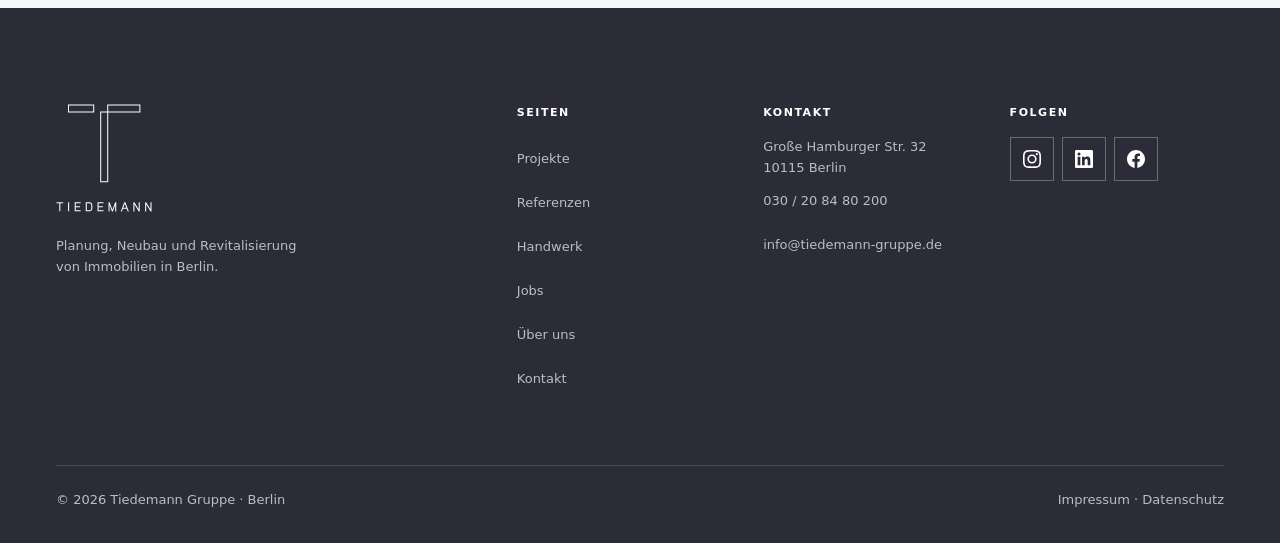
==== commit c6f31343: "Umzug zu IONOS vorbereiten: Deploy-Workflow, .htaccess, Datenschutz - GitHub Action lädt per SFTP zu" ====
--- a/impressum.html
+++ b/impressum.html
@@ -85,7 +85,8 @@
   </div>
 </section>
 
-<!-- ===== Datenschutz ===== -->
+<!-- ===== Datenschutz =====
+  ENTWURF Stand November 2026: Abschnitte Hosting, Cookies, Kontakt, Newsletter neu. Vor dem Livegang rechtlich prüfen lassen. -->
 <section class="section refs" id="datenschutz" aria-labelledby="d-title">
   <div class="wrap legal">
     <div class="sec-head reveal" style="border-top-color:var(--blue-grey)">
@@ -113,15 +114,18 @@
       </ul>
       <p>Die Server-Logfiles werden für maximal 7 Tage gespeichert und anschließend gelöscht. Die Speicherung der Daten erfolgt aus Sicherheitsgründen, um z. B. Missbrauchsfälle aufklären zu können. Müssen Daten aus Beweisgründen aufgehoben werden, sind sie solange von der Löschung ausgenommen bis der Vorfall endgültig geklärt ist.</p>
 
-      <h3 class="h2">Reichweitenmessung &amp; Cookies</h3>
-      <p>Diese Website verwendet Cookies zur pseudonymisierten Reichweitenmessung, die entweder von unserem Server oder dem Server Dritter an den Browser des Nutzers übertragen werden. Bei Cookies handelt es sich um kleine Dateien, welche auf Ihrem Endgerät gespeichert werden. Ihr Browser greift auf diese Dateien zu. Durch den Einsatz von Cookies erhöht sich die Benutzerfreundlichkeit und Sicherheit dieser Website.</p>
-      <p>Falls Sie nicht möchten, dass Cookies zur Reichweitenmessung auf Ihrem Endgerät gespeichert werden, können Sie dem Einsatz dieser Dateien hier widersprechen:</p>
-      <ul class="legal-list">
-        <li>Cookie-Deaktivierungsseite der Netzwerkwerbeinitiative: <a href="http://optout.networkadvertising.org/?c=1#!/" rel="noopener">optout.networkadvertising.org</a></li>
-        <li>Cookie-Deaktivierungsseite der US-amerikanischen Website: <a href="http://optout.aboutads.info/?c=2#!/" rel="noopener">optout.aboutads.info</a></li>
-        <li>Cookie-Deaktivierungsseite der europäischen Website: <a href="http://optout.networkadvertising.org/?c=1#!/" rel="noopener">optout.networkadvertising.org</a></li>
-      </ul>
-      <p>Gängige Browser bieten die Einstellungsoption, Cookies nicht zuzulassen. Hinweis: Es ist nicht gewährleistet, dass Sie auf alle Funktionen dieser Website ohne Einschränkungen zugreifen können, wenn Sie entsprechende Einstellungen vornehmen.</p>
+      <h3 class="h2">Hosting</h3>
+      <p>Diese Website wird bei der IONOS SE, Elgendorfer Straße 57, 56410 Montabaur, gehostet. Die oben genannten Zugriffsdaten werden auf den Servern von IONOS in Deutschland verarbeitet. Mit IONOS besteht ein Vertrag zur Auftragsverarbeitung nach Art. 28 DSGVO. Rechtsgrundlage ist unser berechtigtes Interesse an einer sicheren und zuverlässigen Bereitstellung der Website (Art. 6 Abs. 1 lit. f DSGVO).</p>
+
+      <h3 class="h2">Cookies und externe Dienste</h3>
+      <p>Diese Website setzt keine Cookies und verwendet keine Reichweitenmessung oder Analysedienste. Schriften, Skripte und Bilder werden von unserem eigenen Server geladen, es werden keine Inhalte von Drittanbietern eingebunden.</p>
+      <p>Auf unsere Profile bei Instagram, LinkedIn und Facebook verweisen wir mit einfachen Links. Daten werden an diese Netzwerke erst übertragen, wenn Sie einen Link anklicken und die jeweilige Seite aufrufen. Dort gelten die Datenschutzbestimmungen des jeweiligen Anbieters.</p>
+
+      <h3 class="h2">Kontakt per E-Mail und Telefon</h3>
+      <p>Wenn Sie uns per E-Mail oder Telefon kontaktieren, verarbeiten wir Ihre Angaben, um Ihre Anfrage zu beantworten (Art. 6 Abs. 1 lit. b DSGVO bei Anfragen zu Verträgen, sonst Art. 6 Abs. 1 lit. f DSGVO). Für unsere E-Mail-Kommunikation nutzen wir Microsoft 365 der Microsoft Ireland Operations Ltd., Dublin. Bewerbungen, die Sie an bewerbung@tiedemann-gruppe.de senden, verwenden wir ausschließlich für das Bewerbungsverfahren (§ 26 BDSG) und löschen sie spätestens sechs Monate nach dessen Abschluss, sofern Sie nicht in eine längere Speicherung eingewilligt haben.</p>
+
+      <h3 class="h2">Newsletter</h3>
+      <p>Wenn Sie in den Erhalt unseres Newsletters eingewilligt haben, verwenden wir Ihre E-Mail-Adresse und gegebenenfalls Ihren Namen, um Sie über unsere Projekte und Angebote zu informieren (Art. 6 Abs. 1 lit. a DSGVO). Für den Versand nutzen wir Brevo der Sendinblue SAS, 106 boulevard Haussmann, 75008 Paris, Frankreich. Brevo verarbeitet die Daten in unserem Auftrag auf Servern in der EU; mit Brevo besteht ein Vertrag zur Auftragsverarbeitung. Brevo wertet aus, ob ein Newsletter geöffnet und welche Links angeklickt wurden, damit wir unsere Inhalte verbessern können. Sie können Ihre Einwilligung jederzeit widerrufen, zum Beispiel über den Abmeldelink in jedem Newsletter oder per E-Mail an <a href="mailto:info@tiedemann-gruppe.de">info@tiedemann-gruppe.de</a>. Nach der Abmeldung löschen wir Ihre Adresse aus der Verteilerliste; zum Nachweis der Abmeldung kann sie in einer Sperrliste gespeichert bleiben.</p>
 
       <h3 class="h2">Erfassung und Verarbeitung personenbezogener Daten</h3>
       <p>Der Websitebetreiber erhebt, nutzt und gibt Ihre personenbezogenen Daten nur dann weiter, wenn dies im gesetzlichen Rahmen erlaubt ist oder Sie in die Datenerhebung einwilligen.</p>
@@ -146,7 +150,7 @@
       <p>Nutzer dieser Webseite können von ihrem Widerspruchsrecht Gebrauch machen und der Verarbeitung ihrer personenbezogenen Daten zum Zwecke der Direktwerbung ohne Angabe von Gründen zu jeder Zeit widersprechen.</p>
       <p>Wenn Sie eine Berichtigung, Sperrung, Löschung oder Auskunft über die zu Ihrer Person gespeicherten personenbezogenen Daten wünschen oder Fragen bzgl. der Erhebung, Verarbeitung oder Verwendung Ihrer personenbezogenen Daten haben oder erteilte Einwilligungen widerrufen möchten, wenden Sie sich bitte an folgende E-Mail-Adresse: <a href="mailto:info@tiedemann-gruppe.de">info@tiedemann-gruppe.de</a>. Bei Ihrer Kontaktaufnahme mit uns per E-Mail werden die von Ihnen mitgeteilten Daten (Ihre E-Mail-Adresse, ggf. Ihr Name und Ihre Telefonnummer) von uns gespeichert, um Ihre Fragen zu beantworten. Die in diesem Zusammenhang anfallenden Daten löschen wir, nachdem die Speicherung nicht mehr erforderlich ist.</p>
 
-      <p class="legal-date">Diese Datenschutzerklärung hat den Stand Juni 2018.</p>
+      <p class="legal-date">Diese Datenschutzerklärung hat den Stand November 2026.</p>
     </div>
   </div>
 </section>
